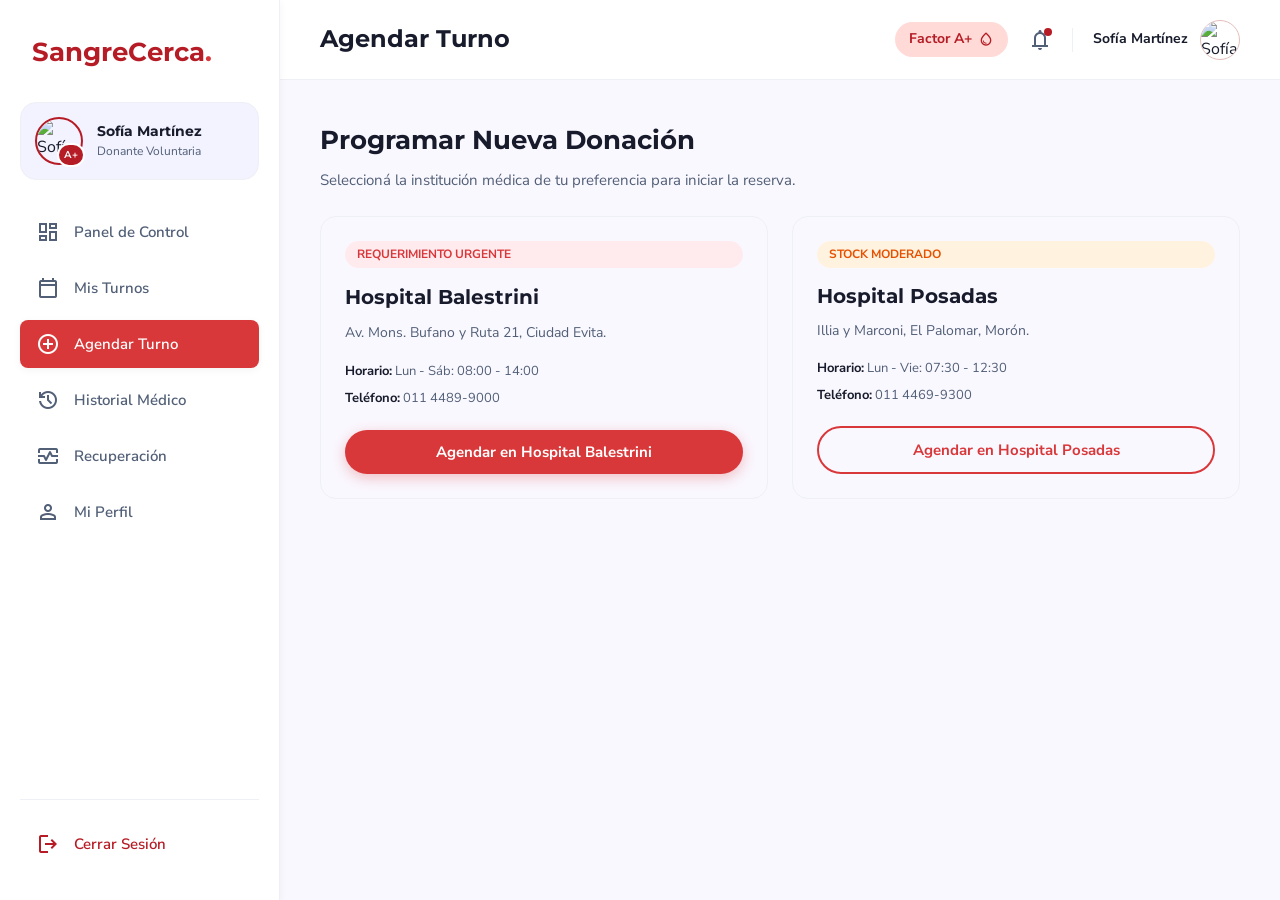
==== agendar-turno.html @ ba68132b "First commit project" ====
<!DOCTYPE html>
<html lang="es">
<head>
  <meta charset="utf-8"/>
  <meta name="viewport" content="width=device-width, initial-scale=1.0"/>
  <title>Agendar Turno | SangreCerca</title>

  <!-- Google Fonts -->
  <link rel="preconnect" href="https://fonts.googleapis.com">
  <link rel="preconnect" href="https://fonts.gstatic.com" crossorigin>
  <link href="https://fonts.googleapis.com/css2?family=Montserrat:wght@600;700&family=Nunito+Sans:wght@400;600;700&display=swap" rel="stylesheet"/>
  
  <!-- Material Symbols Icons -->
  <link href="https://fonts.googleapis.com/css2?family=Material+Symbols+Outlined:wght,FILL@100..700,0..1&display=swap" rel="stylesheet"/>

  <!-- Pure CSS Stylesheet -->
  <link rel="stylesheet" href="styles.css"/>

  <style>
    .modal-backdrop {
      position: fixed;
      inset: 0;
      background: rgba(23, 27, 43, 0.6);
      backdrop-filter: blur(4px);
      z-index: 2000;
      display: flex;
      align-items: center;
      justify-content: center;
      padding: 20px;
    }
    .modal-backdrop.hidden {
      display: none;
    }
    .modal-card {
      background: var(--bg-surface);
      border-radius: var(--radius-lg);
      max-width: 580px;
      width: 100%;
      padding: 32px;
      box-shadow: var(--shadow-lg);
      position: relative;
      max-height: 90vh;
      overflow-y: auto;
    }
    .time-slot-grid {
      display: grid;
      grid-template-columns: repeat(3, 1fr);
      gap: 10px;
      margin-top: 12px;
    }
    .time-slot-btn {
      padding: 10px;
      border: 1px solid var(--border-color);
      border-radius: var(--radius-sm);
      font-weight: 600;
      font-size: 14px;
      color: var(--color-text-dark);
      background: var(--bg-surface-alt);
      transition: var(--transition-fast);
    }
    .time-slot-btn:hover, .time-slot-btn.selected {
      background: var(--color-primary-container);
      color: #ffffff;
      border-color: var(--color-primary-container);
    }
  </style>
</head>
<body>

  <div class="dash-layout">
    <!-- Sidebar Navigation -->
    <aside class="dash-sidebar">
      <a href="index.html" class="dash-sidebar-logo">SangreCerca<span style="color:var(--color-primary-container);">.</span></a>
      
      <div class="dash-user-card">
        <div class="dash-user-avatar">
          <img src="https://images.unsplash.com/photo-1534528741775-53994a69daeb?q=80&w=300&auto=format&fit=crop" alt="Sofía Martínez"/>
          <span class="dash-user-badge">A+</span>
        </div>
        <div class="dash-user-info">
          <h4>Sofía Martínez</h4>
          <p>Donante Voluntaria</p>
        </div>
      </div>

      <nav class="dash-nav">
        <a href="panel-de-control.html" class="dash-nav-link">
          <span class="material-symbols-outlined">dashboard</span> Panel de Control
        </a>
        <a href="mis-turnos.html" class="dash-nav-link">
          <span class="material-symbols-outlined">calendar_today</span> Mis Turnos
        </a>
        <a href="agendar-turno.html" class="dash-nav-link active">
          <span class="material-symbols-outlined">add_circle</span> Agendar Turno
        </a>
        <a href="historial-medico.html" class="dash-nav-link">
          <span class="material-symbols-outlined">history</span> Historial Médico
        </a>
        <a href="panel-de-control-en-recuperacion.html" class="dash-nav-link">
          <span class="material-symbols-outlined">monitor_heart</span> Recuperación
        </a>
        <a href="mi-perfil.html" class="dash-nav-link">
          <span class="material-symbols-outlined">person</span> Mi Perfil
        </a>
      </nav>

      <div class="dash-sidebar-footer">
        <a href="index.html" class="dash-nav-link" style="color: var(--color-primary);">
          <span class="material-symbols-outlined">logout</span> Cerrar Sesión
        </a>
      </div>
    </aside>

    <!-- Main Content Canvas -->
    <main class="dash-main">
      <!-- Top Header -->
      <header class="dash-header">
        <h1 class="dash-header-title">Agendar Turno</h1>
        
        <div class="dash-header-actions">
          <div class="dash-factor-pill">
            <span>Factor A+</span>
            <span class="material-symbols-outlined" style="font-size: 16px;">water_drop</span>
          </div>
          <button style="color: var(--color-secondary); position: relative;" title="Notificaciones">
            <span class="material-symbols-outlined">notifications</span>
            <span style="position: absolute; top: 0; right: 0; width: 8px; height: 8px; background-color: var(--color-primary); border-radius: 50%;"></span>
          </button>
          <div style="width: 1px; height: 24px; background-color: var(--border-light);"></div>
          <div class="dash-header-user">
            <span style="font-weight: 700; font-size: 14px; color: var(--color-text-dark);">Sofía Martínez</span>
            <img src="https://images.unsplash.com/photo-1534528741775-53994a69daeb?q=80&w=300&auto=format&fit=crop" alt="Sofía Martínez"/>
          </div>
        </div>
      </header>

      <!-- Content Body -->
      <div class="dash-content-body">
        <div style="margin-bottom: 24px;">
          <h2 style="font-family: var(--font-heading); font-size: 26px; color: var(--color-text-dark); margin-bottom: 6px;">Programar Nueva Donación</h2>
          <p style="font-size: 15px; color: var(--color-secondary);">Seleccioná la institución médica de tu preferencia para iniciar la reserva.</p>
        </div>

        <div style="display: grid; grid-template-columns: repeat(auto-fit, minmax(320px, 1fr)); gap: 24px;">
          <!-- Hospital Selection Card 1 -->
          <div class="stock-card" style="padding: 24px;">
            <span class="stock-badge critical" style="margin-bottom: 12px; display: inline-block;">Requerimiento Urgente</span>
            <h3 style="font-family: var(--font-heading); font-size: 20px; color: var(--color-text-dark); margin-bottom: 8px;">Hospital Balestrini</h3>
            <p style="font-size: 14px; color: var(--color-secondary); margin-bottom: 16px;">Av. Mons. Bufano y Ruta 21, Ciudad Evita.</p>
            
            <div style="margin-bottom: 20px; font-size: 13px; color: var(--color-secondary); display: flex; flex-direction: column; gap: 6px;">
              <div><strong style="color: var(--color-text-dark);">Horario:</strong> Lun - Sáb: 08:00 - 14:00</div>
              <div><strong style="color: var(--color-text-dark);">Teléfono:</strong> 011 4489-9000</div>
            </div>

            <button class="btn btn-primary" style="width: 100%; justify-content: center;" onclick="startBooking('Hospital Balestrini')">
              Agendar en Hospital Balestrini
            </button>
          </div>

          <!-- Hospital Selection Card 2 -->
          <div class="stock-card" style="padding: 24px;">
            <span class="stock-badge warning" style="margin-bottom: 12px; display: inline-block;">Stock Moderado</span>
            <h3 style="font-family: var(--font-heading); font-size: 20px; color: var(--color-text-dark); margin-bottom: 8px;">Hospital Posadas</h3>
            <p style="font-size: 14px; color: var(--color-secondary); margin-bottom: 16px;">Illia y Marconi, El Palomar, Morón.</p>
            
            <div style="margin-bottom: 20px; font-size: 13px; color: var(--color-secondary); display: flex; flex-direction: column; gap: 6px;">
              <div><strong style="color: var(--color-text-dark);">Horario:</strong> Lun - Vie: 07:30 - 12:30</div>
              <div><strong style="color: var(--color-text-dark);">Teléfono:</strong> 011 4469-9300</div>
            </div>

            <button class="btn btn-outline" style="width: 100%; justify-content: center;" onclick="startBooking('Hospital Posadas')">
              Agendar en Hospital Posadas
            </button>
          </div>
        </div>
      </div>
    </main>
  </div>

  <!-- Modal Step 1: Pre-Triage & Recommendations Warning Modal -->
  <div id="warning-modal" class="modal-backdrop hidden">
    <div class="modal-card">
      <div style="display: flex; justify-content: space-between; align-items: center; margin-bottom: 16px; border-bottom: 1px solid var(--border-light); padding-bottom: 12px;">
        <h3 style="font-family: var(--font-heading); font-size: 20px; color: var(--color-primary); display: flex; align-items: center; gap: 8px;">
          <span class="material-symbols-outlined">warning</span> Requisitos y Avisos Previos
        </h3>
        <button onclick="toggleModal('warning-modal')" style="color: var(--color-secondary);"><span class="material-symbols-outlined">close</span></button>
      </div>

      <p style="font-size: 14px; color: var(--color-secondary); margin-bottom: 16px;">Por favor, confirmá que cumplís con las siguientes condiciones antes de continuar con la selección de fecha y horario:</p>

      <div style="display: flex; flex-direction: column; gap: 12px; margin-bottom: 24px; background-color: var(--bg-surface-alt); padding: 18px; border-radius: var(--radius-md);">
        <div style="display: flex; align-items: flex-start; gap: 10px; font-size: 14px; color: var(--color-text-dark);">
          <span class="material-symbols-outlined" style="color: var(--status-good);">check_circle</span>
          <span><strong>Documentación:</strong> Presentar DNI, Cédula o Pasaporte en original.</span>
        </div>
        <div style="display: flex; align-items: flex-start; gap: 10px; font-size: 14px; color: var(--color-text-dark);">
          <span class="material-symbols-outlined" style="color: var(--status-good);">check_circle</span>
          <span><strong>Desayuno:</strong> Concurrir habiendo desayunado sin grasas ni lácteos.</span>
        </div>
        <div style="display: flex; align-items: flex-start; gap: 10px; font-size: 14px; color: var(--color-text-dark);">
          <span class="material-symbols-outlined" style="color: var(--status-good);">check_circle</span>
          <span><strong>Peso y Edad:</strong> Tener entre 16 y 65 años y pesar más de 50 kg.</span>
        </div>
        <div style="display: flex; align-items: flex-start; gap: 10px; font-size: 14px; color: var(--color-text-dark);">
          <span class="material-symbols-outlined" style="color: var(--status-good);">check_circle</span>
          <span><strong>Intervalo:</strong> Deberán haber pasado al menos 8 semanas de tu última donación.</span>
        </div>
      </div>

      <button class="btn btn-primary" style="width: 100%; justify-content: center;" onclick="goToDateTimeModal()">
        Entendido, Continuar a Elegir Día y Horario
      </button>
    </div>
  </div>

  <!-- Modal Step 2: Date & Time Slot Selection Modal -->
  <div id="datetime-modal" class="modal-backdrop hidden">
    <div class="modal-card">
      <div style="display: flex; justify-content: space-between; align-items: center; margin-bottom: 16px; border-bottom: 1px solid var(--border-light); padding-bottom: 12px;">
        <h3 style="font-family: var(--font-heading); font-size: 20px; color: var(--color-text-dark); display: flex; align-items: center; gap: 8px;">
          <span class="material-symbols-outlined" style="color: var(--color-primary);">event_available</span> Elegir Día y Horario
        </h3>
        <button onclick="toggleModal('datetime-modal')" style="color: var(--color-secondary);"><span class="material-symbols-outlined">close</span></button>
      </div>

      <div style="margin-bottom: 20px;">
        <label style="font-size: 14px; font-weight: 700; color: var(--color-text-dark); display: block; margin-bottom: 8px;">1. Seleccioná el Día de Donación</label>
        <input type="date" id="bookingDate" value="2026-07-02" style="width: 100%; padding: 12px; border: 1px solid var(--border-color); border-radius: var(--radius-sm); font-family: var(--font-body); font-size: 15px;"/>
      </div>

      <div style="margin-bottom: 24px;">
        <label style="font-size: 14px; font-weight: 700; color: var(--color-text-dark); display: block; margin-bottom: 8px;">2. Seleccioná el Horario Disponible</label>
        <div class="time-slot-grid">
          <button class="time-slot-btn selected" onclick="selectSlot(this)">08:00 AM</button>
          <button class="time-slot-btn" onclick="selectSlot(this)">08:30 AM</button>
          <button class="time-slot-btn" onclick="selectSlot(this)">09:00 AM</button>
          <button class="time-slot-btn" onclick="selectSlot(this)">09:30 AM</button>
          <button class="time-slot-btn" onclick="selectSlot(this)">10:00 AM</button>
          <button class="time-slot-btn" onclick="selectSlot(this)">10:30 AM</button>
        </div>
      </div>

      <button class="btn btn-primary" style="width: 100%; justify-content: center;" onclick="confirmFinalBooking()">
        Confirmar Reserva Definitiva
      </button>
    </div>
  </div>

  <script>
    let chosenHospital = "";
    let chosenTime = "08:00 AM";

    function toggleModal(id) {
      document.getElementById(id).classList.toggle('hidden');
    }

    function startBooking(hospitalName) {
      chosenHospital = hospitalName;
      toggleModal('warning-modal');
    }

    function goToDateTimeModal() {
      toggleModal('warning-modal');
      setTimeout(() => toggleModal('datetime-modal'), 100);
    }

    function selectSlot(btn) {
      document.querySelectorAll('.time-slot-btn').forEach(b => b.classList.remove('selected'));
      btn.classList.add('selected');
      chosenTime = btn.innerText;
    }

    function confirmFinalBooking() {
      const dateVal = document.getElementById('bookingDate').value;
      alert(`¡Reserva Exitosa en ${chosenHospital}!\nFecha: ${dateVal} - Horario: ${chosenTime}\n\nTe esperamos con entusiasmo.`);
      toggleModal('datetime-modal');
      window.location.href = 'mis-turnos.html';
    }
  </script>

</body>
</html>
---- styles.css ----
/* ==========================================================================
   DonARG - System Design & Core Stylesheet (Pure CSS)
   ========================================================================== */

/* --------------------------------------------------------------------------
   1. CSS Variables & Design System Tokens
   -------------------------------------------------------------------------- */
:root {
  /* Brand Palette */
  --color-primary: #b61c25;
  --color-primary-hover: #930014;
  --color-primary-light: #ffdad7;
  --color-primary-container: #d9383a;
  --color-primary-text: #ffffff;

  /* Secondary & Neutral Colors */
  --color-secondary: #515f77;
  --color-secondary-light: #d2e0fd;
  --color-text-dark: #171b2b;
  --color-text-muted: #5b403e;
  
  /* Backgrounds & Surfaces */
  --bg-main: #faf8ff;
  --bg-surface: #ffffff;
  --bg-surface-alt: #f3f2ff;
  --bg-card: #ffffff;
  
  /* Status Colors for Blood Stock */
  --status-critical: #d9383a;
  --status-critical-bg: #ffebee;
  --status-warning: #e65100;
  --status-warning-bg: #fff3e0;
  --status-good: #2e7d32;
  --status-good-bg: #e8f5e9;

  /* Borders & Shadows */
  --border-color: #e3bebb;
  --border-light: #eef0f6;
  --shadow-sm: 0 2px 8px rgba(23, 27, 43, 0.05);
  --shadow-md: 0 4px 20px rgba(23, 27, 43, 0.08);
  --shadow-lg: 0 12px 32px rgba(182, 28, 37, 0.12);

  /* Typography */
  --font-heading: 'Montserrat', sans-serif;
  --font-body: 'Nunito Sans', sans-serif;
  
  /* Layout Dimensions */
  --max-width: 1200px;
  --header-height: 80px;
  --radius-sm: 8px;
  --radius-md: 16px;
  --radius-lg: 24px;
  --radius-full: 9999px;
  
  /* Transitions */
  --transition-fast: all 0.2s ease;
  --transition-normal: all 0.3s ease;
}

/* --------------------------------------------------------------------------
   2. Reset & General Setup
   -------------------------------------------------------------------------- */
* {
  box-sizing: border-box;
  margin: 0;
  padding: 0;
}

html {
  scroll-behavior: smooth;
}

body {
  font-family: var(--font-body);
  background-color: var(--bg-main);
  color: var(--color-text-dark);
  line-height: 1.6;
  overflow-x: hidden;
}

a {
  text-decoration: none;
  color: inherit;
}

button {
  cursor: pointer;
  font-family: inherit;
  border: none;
  background: none;
}

img {
  max-width: 100%;
  height: auto;
  display: block;
}

.container {
  max-width: var(--max-width);
  margin: 0 auto;
  padding: 0 24px;
}

/* Material Symbols Icon Alignment */
.material-symbols-outlined {
  font-variation-settings: 'FILL' 0, 'wght' 400, 'GRAD' 0, 'opsz' 24;
  display: inline-block;
  vertical-align: middle;
  line-height: 1;
}

/* --------------------------------------------------------------------------
   3. Navigation Header
   -------------------------------------------------------------------------- */
.header {
  position: fixed;
  top: 0;
  left: 0;
  width: 100%;
  height: var(--header-height);
  background-color: rgba(255, 255, 255, 0.95);
  backdrop-filter: blur(12px);
  border-bottom: 1px solid var(--border-light);
  z-index: 1000;
  transition: var(--transition-normal);
}

.header.scrolled {
  box-shadow: var(--shadow-sm);
}

.header-container {
  display: flex;
  justify-content: space-between;
  align-items: center;
  height: 100%;
}

.logo-link {
  display: flex;
  align-items: center;
  gap: 8px;
}

.logo-text {
  font-family: var(--font-heading);
  font-size: 28px;
  font-weight: 700;
  color: var(--color-primary);
  letter-spacing: -0.5px;
}

.logo-dot {
  color: var(--color-primary-container);
}

.nav-menu {
  display: flex;
  align-items: center;
  gap: 32px;
  list-style: none;
}

.nav-link {
  font-weight: 600;
  font-size: 15px;
  color: var(--color-secondary);
  transition: var(--transition-fast);
  position: relative;
  padding: 4px 0;
}

.nav-link:hover,
.nav-link.active {
  color: var(--color-primary);
}

.nav-link.active::after {
  content: '';
  position: absolute;
  bottom: 0;
  left: 0;
  width: 100%;
  height: 2px;
  background-color: var(--color-primary);
  border-radius: 2px;
}

.header-actions {
  display: flex;
  align-items: center;
  gap: 16px;
}

.btn {
  display: inline-flex;
  align-items: center;
  justify-content: center;
  gap: 8px;
  padding: 12px 24px;
  font-weight: 700;
  font-size: 15px;
  border-radius: var(--radius-full);
  transition: var(--transition-normal);
  text-align: center;
}

.btn-primary {
  background-color: var(--color-primary-container);
  color: var(--color-primary-text);
  box-shadow: 0 4px 14px rgba(217, 56, 58, 0.3);
}

.btn-primary:hover {
  background-color: var(--color-primary-hover);
  transform: translateY(-2px);
  box-shadow: 0 6px 20px rgba(217, 56, 58, 0.4);
}

.btn-outline {
  border: 2px solid var(--color-primary-container);
  color: var(--color-primary-container);
  background-color: transparent;
}

.btn-outline:hover {
  background-color: var(--color-primary-light);
}

.user-profile-btn {
  width: 44px;
  height: 44px;
  border-radius: 50%;
  display: flex;
  align-items: center;
  justify-content: center;
  color: var(--color-secondary);
  background-color: var(--bg-surface-alt);
  transition: var(--transition-fast);
}

.user-profile-btn:hover {
  color: var(--color-primary);
  background-color: var(--color-primary-light);
}

/* --------------------------------------------------------------------------
   4. Hero Section
   -------------------------------------------------------------------------- */
.hero {
  padding-top: calc(var(--header-height) + 50px);
  padding-bottom: 120px;
  background: linear-gradient(135deg, #e53935 0%, #b61c25 100%);
  color: #ffffff;
  position: relative;
  overflow: hidden;
}

.hero::before {
  content: '';
  position: absolute;
  top: -100px;
  right: -100px;
  width: 500px;
  height: 500px;
  background: rgba(255, 255, 255, 0.08);
  border-radius: 50%;
  pointer-events: none;
}

.hero-grid {
  display: grid;
  grid-template-columns: 1fr;
  gap: 48px;
  align-items: center;
  position: relative;
  z-index: 2;
}

@media (min-width: 992px) {
  .hero-grid {
    grid-template-columns: 1.1fr 0.9fr;
  }
}

.hero-badge {
  display: inline-flex;
  align-items: center;
  gap: 8px;
  padding: 8px 18px;
  background: rgba(255, 255, 255, 0.2);
  color: #ffffff;
  backdrop-filter: blur(8px);
  border-radius: var(--radius-full);
  font-size: 14px;
  font-weight: 700;
  margin-bottom: 20px;
  border: 1px solid rgba(255, 255, 255, 0.3);
}

.hero-title {
  font-family: var(--font-heading);
  font-size: 42px;
  line-height: 1.2;
  font-weight: 700;
  color: var(--color-text-dark);
  margin-bottom: 20px;
  letter-spacing: -1px;
}

.hero .hero-title {
  color: #ffffff;
}

@media (min-width: 768px) {
  .hero-title {
    font-size: 52px;
  }
}

.hero-description {
  font-size: 18px;
  color: var(--color-secondary);
  margin-bottom: 28px;
  max-width: 560px;
}

.hero .hero-description {
  color: rgba(255, 255, 255, 0.92);
}

.hero-stat-card {
  display: flex;
  align-items: center;
  gap: 16px;
  background: rgba(255, 255, 255, 0.15);
  backdrop-filter: blur(10px);
  padding: 16px 20px;
  border-radius: 20px;
  border: 1px solid rgba(255, 255, 255, 0.3);
  margin-bottom: 32px;
  max-width: 540px;
  color: #ffffff;
}

.hero-stat-icon {
  width: 44px;
  height: 44px;
  border-radius: 50%;
  background-color: #ffffff;
  color: var(--color-primary);
  display: flex;
  align-items: center;
  justify-content: center;
  flex-shrink: 0;
  box-shadow: 0 4px 12px rgba(0,0,0,0.1);
}

.hero-stat-text {
  font-size: 14px;
  color: #ffffff;
}

.hero-stat-text strong {
  color: #ffffff;
  font-weight: 700;
  text-decoration: underline;
}

.hero-cta-group {
  display: flex;
  flex-wrap: wrap;
  gap: 16px;
}

.hero-cta-group .btn-primary {
  background-color: #ffffff;
  color: var(--color-primary);
  box-shadow: 0 6px 20px rgba(0, 0, 0, 0.2);
}

.hero-cta-group .btn-primary:hover {
  background-color: #fff0f0;
  transform: translateY(-2px);
}

.hero-cta-group .btn-outline {
  border-color: #ffffff;
  color: #ffffff;
}

.hero-cta-group .btn-outline:hover {
  background: rgba(255, 255, 255, 0.15);
}

/* Full Height Hero Image Composition (Reference Image Style) */
.hero-image-wrapper {
  position: relative;
  display: flex;
  justify-content: center;
  align-items: flex-end;
  width: 100%;
  height: 100%;
  min-height: 540px;
}

.hero-image-wrapper::before {
  content: '';
  position: absolute;
  bottom: 10px;
  width: 460px;
  height: 460px;
  background: rgba(255, 255, 255, 0.15);
  border: 1px solid rgba(255, 255, 255, 0.25);
  border-radius: 50%;
  z-index: 1;
  box-shadow: 0 0 50px rgba(0, 0, 0, 0.1);
}

.hero-image {
  position: relative;
  z-index: 2;
  width: auto;
  max-width: 100%;
  height: 540px;
  object-fit: contain;
  object-position: bottom;
  filter: drop-shadow(0 20px 40px rgba(0, 0, 0, 0.25));
  transition: transform 0.4s ease;
}

.hero-image:hover {
  transform: translateY(-6px) scale(1.02);
}
.hero-floating-card {
  position: absolute;
  bottom: 24px;
  left: 24px;
  right: 24px;
  background: rgba(255, 255, 255, 0.95);
  backdrop-filter: blur(12px);
  padding: 16px 20px;
  border-radius: 20px;
  box-shadow: 0 10px 25px rgba(0,0,0,0.15);
  display: flex;
  align-items: center;
  gap: 16px;
  z-index: 5;
}

.floating-icon {
  color: var(--color-primary);
  font-size: 32px;
}

/* --------------------------------------------------------------------------
   5. Section Headers General Style
   -------------------------------------------------------------------------- */
.section {
  padding: 80px 0;
}

.section-alt {
  background-color: var(--bg-surface-alt);
}

.section-header {
  text-align: center;
  max-width: 680px;
  margin: 0 auto 56px auto;
}

.section-subtitle {
  font-size: 14px;
  font-weight: 700;
  text-transform: uppercase;
  color: var(--color-primary);
  letter-spacing: 1px;
  margin-bottom: 8px;
  display: block;
}

.section-title {
  font-family: var(--font-heading);
  font-size: 32px;
  font-weight: 700;
  color: var(--color-text-dark);
  margin-bottom: 12px;
}

.section-description {
  font-size: 16px;
  color: var(--color-secondary);
}

/* --------------------------------------------------------------------------
   6. Blood Stock Widget (Semáforo de Sangre) - Key DonARG Feature
   -------------------------------------------------------------------------- */
.stock-section {
  background-color: var(--bg-surface);
  border-y: 1px solid var(--border-light);
}

.stock-grid {
  display: grid;
  grid-template-columns: repeat(auto-fit, minmax(240px, 1fr));
  gap: 20px;
}

.stock-card {
  background: var(--bg-main);
  border-radius: var(--radius-md);
  padding: 20px;
  border: 1px solid var(--border-light);
  transition: var(--transition-normal);
  display: flex;
  flex-direction: column;
  justify-content: space-between;
  position: relative;
  overflow: hidden;
}

.stock-card:hover {
  transform: translateY(-4px);
  box-shadow: var(--shadow-md);
}

.stock-header {
  display: flex;
  justify-content: space-between;
  align-items: center;
  margin-bottom: 16px;
}

.blood-type {
  font-family: var(--font-heading);
  font-size: 28px;
  font-weight: 700;
  color: var(--color-text-dark);
}

.stock-badge {
  padding: 4px 12px;
  border-radius: var(--radius-full);
  font-size: 12px;
  font-weight: 700;
  text-transform: uppercase;
}

.stock-badge.critical {
  background-color: var(--status-critical-bg);
  color: var(--status-critical);
}

.stock-badge.warning {
  background-color: var(--status-warning-bg);
  color: var(--status-warning);
}

.stock-badge.good {
  background-color: var(--status-good-bg);
  color: var(--status-good);
}

.stock-progress-bar {
  width: 100%;
  height: 8px;
  background-color: #e0e0e0;
  border-radius: 4px;
  overflow: hidden;
  margin-bottom: 12px;
}

.stock-progress-fill {
  height: 100%;
  border-radius: 4px;
}

.stock-progress-fill.critical {
  width: 25%;
  background-color: var(--status-critical);
}

.stock-progress-fill.warning {
  width: 55%;
  background-color: var(--status-warning);
}

.stock-progress-fill.good {
  width: 85%;
  background-color: var(--status-good);
}

.stock-footer {
  font-size: 13px;
  color: var(--color-secondary);
  display: flex;
  align-items: center;
  justify-content: space-between;
}

/* --------------------------------------------------------------------------
   7. Requisitos Básicos (Pre-Requisites)
   -------------------------------------------------------------------------- */
.title-tag {
  background-color: #ffebee;
  color: #e53935;
  padding: 4px 14px;
  border-radius: 12px;
  display: inline-block;
  margin: 0 4px;
}

.requirements-flow {
  display: flex;
  align-items: flex-start;
  justify-content: space-between;
  gap: 16px;
  margin-bottom: 40px;
}

@media (max-width: 991px) {
  .requirements-flow {
    flex-direction: column;
    align-items: center;
  }
  .flow-arrow {
    transform: rotate(90deg);
    margin: 10px 0;
  }
}

.req-card {
  flex: 1;
  background: transparent;
  padding: 16px;
  text-align: center;
  transition: transform 0.3s ease;
}

.req-card:hover {
  transform: translateY(-6px);
}

.req-icon-box {
  width: 88px;
  height: 88px;
  border-radius: 28px;
  background: #ffffff;
  color: #e53935;
  display: flex;
  align-items: center;
  justify-content: center;
  margin: 0 auto 24px auto;
  box-shadow: 0 14px 35px rgba(229, 57, 53, 0.16);
  transition: all 0.3s ease;
}

.req-card:hover .req-icon-box {
  box-shadow: 0 18px 40px rgba(229, 57, 53, 0.25);
  transform: scale(1.05);
}

.req-icon-box span {
  font-size: 38px;
}

.req-card-title {
  font-family: var(--font-heading);
  font-size: 20px;
  font-weight: 700;
  margin-bottom: 12px;
  color: #1a2b4c;
}

.req-card-desc {
  font-size: 14px;
  color: #667085;
  line-height: 1.6;
  max-width: 280px;
  margin: 0 auto;
}

.flow-arrow {
  width: 100px;
  flex-shrink: 0;
  padding-top: 30px;
}

.flow-arrow svg {
  width: 100%;
  height: auto;
}

.requisitos-cta-box {
  text-align: center;
  margin-top: 48px;
}

.btn-navy {
  background-color: #102a43;
  color: #ffffff;
  padding: 16px 36px;
  border-radius: 30px;
  font-weight: 700;
  font-size: 14px;
  letter-spacing: 1px;
  box-shadow: 0 8px 20px rgba(16, 42, 67, 0.25);
  display: inline-block;
  transition: all 0.3s ease;
}

.btn-navy:hover {
  background-color: #1b3a5b;
  transform: translateY(-2px);
  box-shadow: 0 12px 25px rgba(16, 42, 67, 0.35);
  color: #ffffff;
}

/* --------------------------------------------------------------------------
   8. Puntos de Donación & Campañas Recientes
   -------------------------------------------------------------------------- */
.campaigns-grid {
  display: grid;
  grid-template-columns: 1fr;
  gap: 24px;
}

@media (min-width: 992px) {
  .campaigns-grid {
    grid-template-columns: 1.5fr 1fr;
  }
}

.campaign-main-card {
  position: relative;
  border-radius: var(--radius-lg);
  overflow: hidden;
  min-height: 420px;
  display: flex;
  flex-direction: column;
  justify-content: flex-end;
  box-shadow: var(--shadow-md);
}

.campaign-bg-img {
  position: absolute;
  inset: 0;
  width: 100%;
  height: 100%;
  object-fit: cover;
  transition: transform 0.7s ease;
}

.campaign-main-card:hover .campaign-bg-img {
  transform: scale(1.05);
}

.campaign-overlay {
  position: absolute;
  inset: 0;
  background: linear-gradient(to top, rgba(0,0,0,0.85) 0%, rgba(0,0,0,0.3) 60%, rgba(0,0,0,0.1) 100%);
}

.campaign-content {
  position: relative;
  z-index: 10;
  padding: 36px;
  color: #ffffff;
}

.campaign-tag {
  display: inline-block;
  padding: 6px 12px;
  background-color: var(--color-primary-container);
  color: #ffffff;
  font-size: 12px;
  font-weight: 700;
  text-transform: uppercase;
  border-radius: var(--radius-sm);
  margin-bottom: 12px;
}

.campaign-title {
  font-family: var(--font-heading);
  font-size: 28px;
  font-weight: 700;
  margin-bottom: 12px;
  line-height: 1.3;
}

.campaign-desc {
  font-size: 15px;
  opacity: 0.9;
  margin-bottom: 24px;
  max-width: 500px;
}

.campaign-sub-list {
  display: flex;
  flex-direction: column;
  gap: 24px;
}

.campaign-sub-card {
  background: var(--bg-surface);
  border-radius: var(--radius-md);
  border: 1px solid var(--border-light);
  overflow: hidden;
  display: flex;
  box-shadow: var(--shadow-sm);
  transition: var(--transition-normal);
}

.campaign-sub-card:hover {
  transform: translateY(-3px);
  box-shadow: var(--shadow-md);
}

.sub-card-img {
  width: 130px;
  object-fit: cover;
  flex-shrink: 0;
}

.sub-card-body {
  padding: 20px;
  display: flex;
  flex-direction: column;
  justify-content: space-between;
  flex-grow: 1;
}

.sub-card-title {
  font-family: var(--font-heading);
  font-size: 16px;
  font-weight: 700;
  color: var(--color-primary);
  margin-bottom: 4px;
}

.sub-card-text {
  font-size: 13px;
  color: var(--color-secondary);
  margin-bottom: 12px;
}

.sub-card-meta {
  display: flex;
  justify-content: space-between;
  align-items: center;
  font-size: 12px;
  font-weight: 700;
  color: var(--color-text-dark);
}

/* --------------------------------------------------------------------------
   9. Próximas Colectas Agenda (Itinerantes)
   -------------------------------------------------------------------------- */
.schedule-list {
  display: flex;
  flex-direction: column;
  gap: 16px;
  max-width: 900px;
  margin: 0 auto;
}

.schedule-item {
  background: var(--bg-surface);
  border-radius: var(--radius-md);
  padding: 20px 28px;
  border: 1px solid var(--border-light);
  display: flex;
  flex-direction: column;
  gap: 16px;
  align-items: flex-start;
  box-shadow: var(--shadow-sm);
  transition: var(--transition-normal);
}

@media (min-width: 640px) {
  .schedule-item {
    flex-direction: row;
    align-items: center;
    justify-content: space-between;
  }
}

.schedule-item:hover {
  border-color: var(--color-primary-container);
  box-shadow: var(--shadow-md);
}

.schedule-date {
  display: flex;
  align-items: center;
  gap: 16px;
}

.date-badge {
  background-color: var(--color-primary-light);
  color: var(--color-primary);
  font-family: var(--font-heading);
  font-weight: 700;
  font-size: 16px;
  padding: 12px 18px;
  border-radius: var(--radius-md);
  text-align: center;
  min-width: 85px;
}

.location-info h4 {
  font-family: var(--font-heading);
  font-size: 18px;
  font-weight: 700;
  color: var(--color-text-dark);
  margin-bottom: 4px;
}

.location-info p {
  font-size: 14px;
  color: var(--color-secondary);
  display: flex;
  align-items: center;
  gap: 4px;
}

/* --------------------------------------------------------------------------
   10. Preguntas Frecuentes (Accordion)
   -------------------------------------------------------------------------- */
.faq-wrapper {
  max-width: 760px;
  margin: 0 auto;
  display: flex;
  flex-direction: column;
  gap: 16px;
}

.accordion-item {
  background: var(--bg-surface);
  border-radius: var(--radius-md);
  border: 1px solid var(--border-light);
  box-shadow: var(--shadow-sm);
  overflow: hidden;
  transition: var(--transition-normal);
}

.accordion-header {
  width: 100%;
  padding: 20px 24px;
  display: flex;
  justify-content: space-between;
  align-items: center;
  text-align: left;
  font-family: var(--font-heading);
  font-size: 16px;
  font-weight: 600;
  color: var(--color-text-dark);
  transition: var(--transition-fast);
}

.accordion-header:hover {
  color: var(--color-primary);
}

.arrow-icon {
  color: var(--color-secondary);
  transition: transform 0.3s ease;
}

.accordion-item.active .arrow-icon {
  transform: rotate(180deg);
  color: var(--color-primary);
}

.accordion-content {
  max-height: 0;
  overflow: hidden;
  transition: max-height 0.35s ease-out;
  background-color: #fafafa;
}

.accordion-body {
  padding: 0 24px 24px 24px;
  font-size: 15px;
  color: var(--color-secondary);
  line-height: 1.7;
  border-top: 1px solid var(--border-light);
  padding-top: 16px;
}

.accordion-item.active .accordion-content {
  max-height: 300px;
}

/* --------------------------------------------------------------------------
   11. Institutional Trust / Partners Section
   -------------------------------------------------------------------------- */
.partners-section {
  padding: 70px 0;
  background-color: var(--bg-surface);
  border-top: 1px solid var(--border-light);
}

.partners-title {
  text-align: center;
  font-size: 22px;
  font-weight: 700;
  text-transform: uppercase;
  color: var(--color-text-dark);
  letter-spacing: 1.5px;
  margin-bottom: 44px;
}

.partners-grid {
  display: flex;
  flex-wrap: wrap;
  align-items: center;
  justify-content: center;
  gap: 70px;
}

.partner-logo-item {
  display: flex;
  align-items: center;
  justify-content: center;
  transition: transform 0.3s ease, opacity 0.3s ease;
  opacity: 0.95;
  cursor: pointer;
  padding: 12px;
}

.partner-logo-item:hover {
  opacity: 1;
  transform: scale(1.08);
}

.partner-img {
  height: 100px;
  width: auto;
  max-width: 280px;
  object-fit: contain;
}

/* --------------------------------------------------------------------------
   12. Footer
   -------------------------------------------------------------------------- */
.footer {
  background-color: var(--bg-surface-alt);
  padding: 80px 0 40px 0;
  border-top: 1px solid var(--border-color);
}

.footer-grid {
  display: grid;
  grid-template-columns: repeat(auto-fit, minmax(200px, 1fr));
  gap: 40px;
  margin-bottom: 60px;
}

.footer-brand-col {
  grid-column: span 1;
}

@media (min-width: 768px) {
  .footer-brand-col {
    grid-column: span 2;
  }
}

.footer-logo {
  font-family: var(--font-heading);
  font-size: 26px;
  font-weight: 700;
  color: var(--color-primary);
  margin-bottom: 12px;
  display: block;
}

.footer-text {
  font-size: 14px;
  color: var(--color-text-muted);
  margin-bottom: 20px;
  max-width: 340px;
}

.footer-col-title {
  font-family: var(--font-heading);
  font-size: 16px;
  font-weight: 700;
  color: var(--color-primary);
  margin-bottom: 16px;
}

.footer-links {
  list-style: none;
  display: flex;
  flex-direction: column;
  gap: 10px;
}

.footer-link {
  font-size: 14px;
  color: var(--color-text-muted);
  transition: var(--transition-fast);
}

.footer-link:hover {
  color: var(--color-primary);
}

.footer-bottom {
  border-top: 1px solid var(--border-color);
  padding-top: 24px;
  display: flex;
  flex-direction: column;
  gap: 16px;
  align-items: center;
  justify-content: space-between;
  font-size: 13px;
  color: var(--color-secondary);
}

@media (min-width: 640px) {
  .footer-bottom {
    flex-direction: row;
  }
}

.social-links {
  display: flex;
  gap: 16px;
}

.social-icon {
  width: 36px;
  height: 36px;
  border-radius: 50%;
  background-color: var(--bg-surface);
  color: var(--color-secondary);
  display: flex;
  align-items: center;
  justify-content: center;
  transition: var(--transition-fast);
  box-shadow: var(--shadow-sm);
}

.social-icon:hover {
  color: #ffffff;
  background-color: var(--color-primary);
}

/* --------------------------------------------------------------------------
   13. Unified Dashboard Layout, Sidebar & Header (Pure CSS)
   -------------------------------------------------------------------------- */
.dash-layout {
  display: flex;
  min-height: 100vh;
  background-color: var(--bg-main);
}

.dash-sidebar {
  width: 280px;
  height: 100vh;
  position: fixed;
  left: 0;
  top: 0;
  background-color: var(--bg-surface);
  border-right: 1px solid var(--border-light);
  display: flex;
  flex-direction: column;
  padding: 32px 20px;
  z-index: 500;
  box-shadow: var(--shadow-sm);
}

.dash-sidebar-logo {
  font-family: var(--font-heading);
  font-size: 26px;
  font-weight: 700;
  color: var(--color-primary);
  margin-bottom: 28px;
  padding-left: 12px;
}

.dash-user-card {
  display: flex;
  align-items: center;
  gap: 14px;
  padding: 14px;
  background-color: var(--bg-surface-alt);
  border-radius: var(--radius-md);
  border: 1px solid var(--border-light);
  margin-bottom: 28px;
}

.dash-user-avatar {
  position: relative;
  width: 48px;
  height: 48px;
  flex-shrink: 0;
}

.dash-user-avatar img {
  width: 100%;
  height: 100%;
  border-radius: 50%;
  object-fit: cover;
  border: 2px solid var(--color-primary);
}

.dash-user-badge {
  position: absolute;
  bottom: -2px;
  right: -2px;
  background-color: var(--color-primary);
  color: #ffffff;
  font-size: 10px;
  font-weight: 700;
  padding: 2px 5px;
  border-radius: var(--radius-full);
  border: 2px solid #ffffff;
}

.dash-user-info h4 {
  font-family: var(--font-heading);
  font-size: 14px;
  font-weight: 700;
  color: var(--color-text-dark);
}

.dash-user-info p {
  font-size: 12px;
  color: var(--color-secondary);
}

.dash-nav {
  display: flex;
  flex-direction: column;
  gap: 8px;
  flex-grow: 1;
}

.dash-nav-link {
  display: flex;
  align-items: center;
  gap: 14px;
  padding: 12px 16px;
  border-radius: var(--radius-sm);
  font-weight: 600;
  font-size: 15px;
  color: var(--color-secondary);
  transition: var(--transition-fast);
}

.dash-nav-link:hover {
  background-color: var(--bg-surface-alt);
  color: var(--color-primary);
}

.dash-nav-link.active {
  background-color: var(--color-primary-container);
  color: #ffffff;
  box-shadow: var(--shadow-sm);
}

.dash-nav-link.active .material-symbols-outlined {
  color: #ffffff;
}

.dash-sidebar-footer {
  margin-top: auto;
  padding-top: 20px;
  border-top: 1px solid var(--border-light);
  display: flex;
  flex-direction: column;
  gap: 8px;
}

.dash-main {
  margin-left: 280px;
  width: calc(100% - 280px);
  min-height: 100vh;
  display: flex;
  flex-direction: column;
}

.dash-header {
  height: 80px;
  padding: 0 40px;
  background-color: rgba(255, 255, 255, 0.95);
  backdrop-filter: blur(12px);
  border-bottom: 1px solid var(--border-light);
  display: flex;
  align-items: center;
  justify-content: space-between;
  position: sticky;
  top: 0;
  z-index: 400;
}

.dash-header-title {
  font-family: var(--font-heading);
  font-size: 24px;
  font-weight: 700;
  color: var(--color-text-dark);
}

.dash-header-actions {
  display: flex;
  align-items: center;
  gap: 20px;
}

.dash-factor-pill {
  display: flex;
  align-items: center;
  gap: 6px;
  padding: 6px 14px;
  background-color: var(--color-primary-light);
  color: var(--color-primary);
  font-weight: 700;
  font-size: 14px;
  border-radius: var(--radius-full);
}

.dash-header-user {
  display: flex;
  align-items: center;
  gap: 12px;
}

.dash-header-user img {
  width: 40px;
  height: 40px;
  border-radius: 50%;
  object-fit: cover;
  border: 1px solid var(--border-color);
}

.dash-content-body {
  padding: 40px;
  flex-grow: 1;
}

/* --------------------------------------------------------------------------
   14. Master Responsive Design System (Mobile & Tablet Optimization)
   -------------------------------------------------------------------------- */
@media (max-width: 991px) {
  /* Public Navigation Header Mobile Adaptations */
  .nav-menu {
    gap: 16px;
  }
  .nav-link {
    font-size: 14px;
  }
  .btn {
    padding: 10px 18px;
    font-size: 14px;
  }
  
  /* Dashboard Responsive Layout & Sidebar */
  .dash-layout {
    flex-direction: column;
  }
  .dash-sidebar {
    position: relative;
    width: 100%;
    height: auto;
    border-right: none;
    border-bottom: 1px solid var(--border-light);
    padding: 16px 20px;
  }
  .dash-user-card {
    display: none;
  }
  .dash-nav {
    flex-direction: row;
    overflow-x: auto;
    padding-bottom: 8px;
    gap: 8px;
    white-space: nowrap;
    -webkit-overflow-scrolling: touch;
  }
  .dash-nav-link {
    padding: 8px 14px;
    font-size: 13px;
  }
  .dash-sidebar-footer {
    display: none;
  }
  .dash-main {
    margin-left: 0;
    width: 100%;
  }
  .dash-header {
    padding: 0 20px;
    height: auto;
    min-height: 70px;
    padding-top: 12px;
    padding-bottom: 12px;
  }
  .dash-header-title {
    font-size: 20px;
  }
  .dash-content-body {
    padding: 24px 16px;
  }
}

@media (max-width: 768px) {
  /* Mobile Header Navigation Menu */
  .header {
    height: auto;
    padding: 12px 0;
  }
  .header-container {
    flex-wrap: wrap;
    gap: 12px;
    justify-content: space-between;
  }
  .nav-menu {
    order: 3;
    width: 100%;
    justify-content: flex-start;
    overflow-x: auto;
    white-space: nowrap;
    padding-top: 8px;
    gap: 14px;
    -webkit-overflow-scrolling: touch;
  }
  
  /* Hero Section Mobile Typography & Elements */
  .hero-title {
    font-size: 32px;
  }
  .hero-description {
    font-size: 16px;
  }
  .hero-cta-group {
    flex-direction: column;
    width: 100%;
  }
  .hero-cta-group .btn {
    width: 100%;
  }
  
  /* Responsive Tables Wrapper */
  .table-responsive, table {
    display: block;
    width: 100%;
    overflow-x: auto;
    white-space: nowrap;
    -webkit-overflow-scrolling: touch;
  }

  /* Form & Interactive Grid Adaptations */
  .form-row {
    grid-template-columns: 1fr !important;
  }
}

@media (max-width: 600px) {
  .dash-header {
    flex-direction: column;
    align-items: flex-start;
    gap: 12px;
  }
  .dash-header-actions {
    width: 100%;
    justify-content: space-between;
    gap: 8px;
  }
  .dash-header-user span {
    display: none;
  }
  .dash-factor-pill {
    padding: 4px 10px;
    font-size: 12px;
  }
}
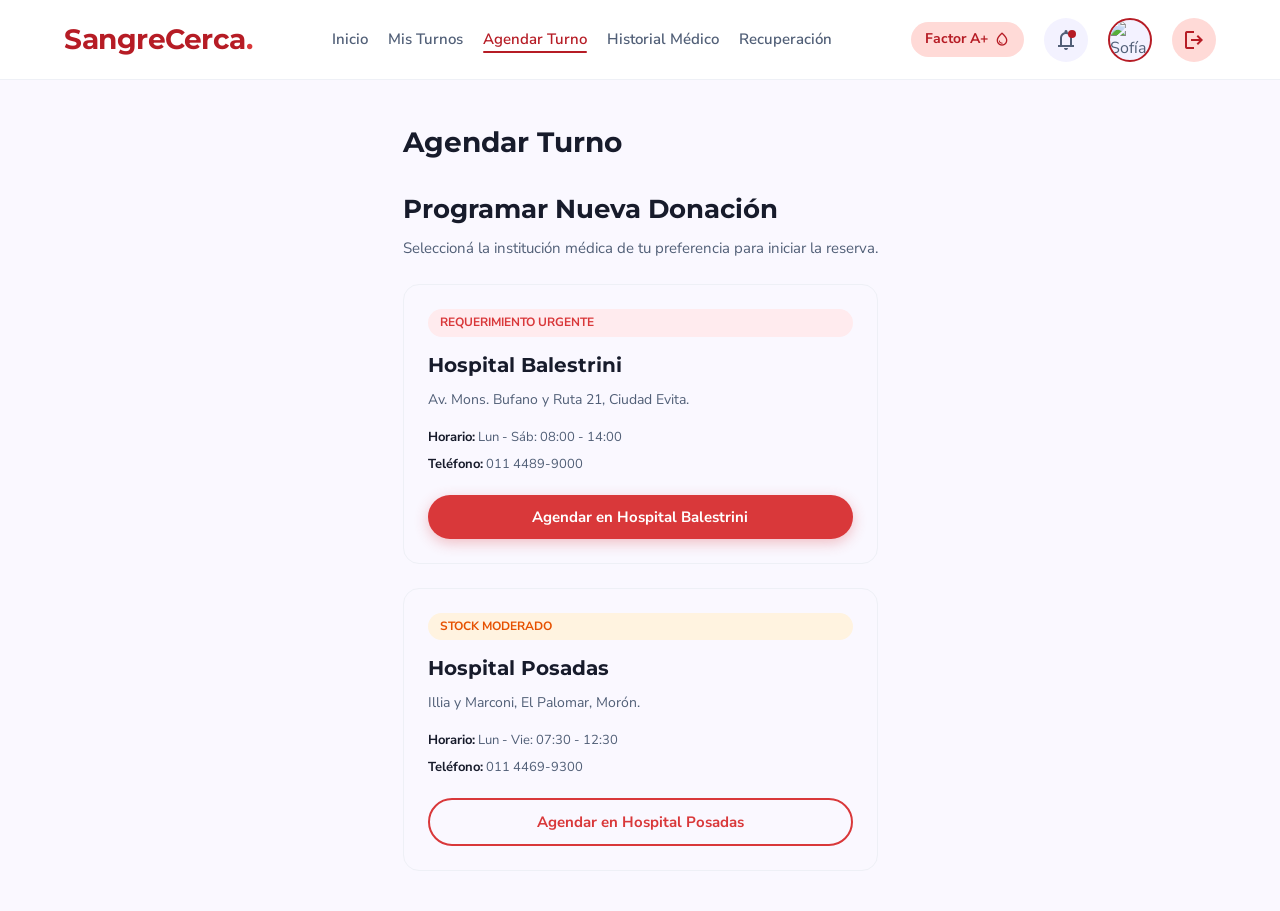
==== commit 151351a3: "Recent changes" ====
--- a/agendar-turno.html
+++ b/agendar-turno.html
@@ -67,75 +67,51 @@
 </head>
 <body>
 
+  <!-- Header / Navigation Bar -->
+  <header class="header">
+    <div class="container header-container">
+      <a href="index.html" class="logo-link">
+        <span class="logo-text">SangreCerca<span class="logo-dot">.</span></span>
+      </a>
+
+      <nav>
+        <ul class="nav-menu dash-nav-menu">
+          <li><a href="panel-de-control.html" class="nav-link">Inicio</a></li>
+          <li><a href="mis-turnos.html" class="nav-link">Mis Turnos</a></li>
+          <li><a href="agendar-turno.html" class="nav-link active">Agendar Turno</a></li>
+          <li><a href="historial-medico.html" class="nav-link">Historial Médico</a></li>
+          <li><a href="panel-de-control-en-recuperacion.html" class="nav-link">Recuperación</a></li>
+        </ul>
+      </nav>
+
+      <div class="header-actions dash-header-actions">
+        <div class="dash-factor-pill">
+          <span>Factor A+</span>
+          <span class="material-symbols-outlined" style="font-size: 16px;">water_drop</span>
+        </div>
+        
+        <button class="user-profile-btn" style="position: relative;" title="Notificaciones">
+          <span class="material-symbols-outlined">notifications</span>
+          <span style="position: absolute; top: 12px; right: 12px; width: 8px; height: 8px; background-color: var(--color-primary); border-radius: 50%;"></span>
+        </button>
+        
+        <a href="mi-perfil.html" class="user-profile-btn" title="Mi Perfil" style="padding: 0; overflow: hidden; border: 2px solid var(--color-primary);">
+          <img src="https://images.unsplash.com/photo-1534528741775-53994a69daeb?q=80&w=300&auto=format&fit=crop" alt="Sofía Martínez" style="width: 100%; height: 100%; object-fit: cover;"/>
+        </a>
+        
+        <a href="index.html" class="user-profile-btn" style="color: var(--color-primary); background-color: var(--color-primary-light);" title="Cerrar Sesión">
+          <span class="material-symbols-outlined">logout</span>
+        </a>
+      </div>
+    </div>
+  </header>
+
   <div class="dash-layout">
-    <!-- Sidebar Navigation -->
-    <aside class="dash-sidebar">
-      <a href="index.html" class="dash-sidebar-logo">SangreCerca<span style="color:var(--color-primary-container);">.</span></a>
-      
-      <div class="dash-user-card">
-        <div class="dash-user-avatar">
-          <img src="https://images.unsplash.com/photo-1534528741775-53994a69daeb?q=80&w=300&auto=format&fit=crop" alt="Sofía Martínez"/>
-          <span class="dash-user-badge">A+</span>
-        </div>
-        <div class="dash-user-info">
-          <h4>Sofía Martínez</h4>
-          <p>Donante Voluntaria</p>
-        </div>
-      </div>
-
-      <nav class="dash-nav">
-        <a href="panel-de-control.html" class="dash-nav-link">
-          <span class="material-symbols-outlined">dashboard</span> Panel de Control
-        </a>
-        <a href="mis-turnos.html" class="dash-nav-link">
-          <span class="material-symbols-outlined">calendar_today</span> Mis Turnos
-        </a>
-        <a href="agendar-turno.html" class="dash-nav-link active">
-          <span class="material-symbols-outlined">add_circle</span> Agendar Turno
-        </a>
-        <a href="historial-medico.html" class="dash-nav-link">
-          <span class="material-symbols-outlined">history</span> Historial Médico
-        </a>
-        <a href="panel-de-control-en-recuperacion.html" class="dash-nav-link">
-          <span class="material-symbols-outlined">monitor_heart</span> Recuperación
-        </a>
-        <a href="mi-perfil.html" class="dash-nav-link">
-          <span class="material-symbols-outlined">person</span> Mi Perfil
-        </a>
-      </nav>
-
-      <div class="dash-sidebar-footer">
-        <a href="index.html" class="dash-nav-link" style="color: var(--color-primary);">
-          <span class="material-symbols-outlined">logout</span> Cerrar Sesión
-        </a>
-      </div>
-    </aside>
-
     <!-- Main Content Canvas -->
     <main class="dash-main">
-      <!-- Top Header -->
-      <header class="dash-header">
-        <h1 class="dash-header-title">Agendar Turno</h1>
-        
-        <div class="dash-header-actions">
-          <div class="dash-factor-pill">
-            <span>Factor A+</span>
-            <span class="material-symbols-outlined" style="font-size: 16px;">water_drop</span>
-          </div>
-          <button style="color: var(--color-secondary); position: relative;" title="Notificaciones">
-            <span class="material-symbols-outlined">notifications</span>
-            <span style="position: absolute; top: 0; right: 0; width: 8px; height: 8px; background-color: var(--color-primary); border-radius: 50%;"></span>
-          </button>
-          <div style="width: 1px; height: 24px; background-color: var(--border-light);"></div>
-          <div class="dash-header-user">
-            <span style="font-weight: 700; font-size: 14px; color: var(--color-text-dark);">Sofía Martínez</span>
-            <img src="https://images.unsplash.com/photo-1534528741775-53994a69daeb?q=80&w=300&auto=format&fit=crop" alt="Sofía Martínez"/>
-          </div>
-        </div>
-      </header>
-
       <!-- Content Body -->
-      <div class="dash-content-body">
+      <div class="dash-content-body container">
+        <h1 class="dash-page-title">Agendar Turno</h1>
         <div style="margin-bottom: 24px;">
           <h2 style="font-family: var(--font-heading); font-size: 26px; color: var(--color-text-dark); margin-bottom: 6px;">Programar Nueva Donación</h2>
           <p style="font-size: 15px; color: var(--color-secondary);">Seleccioná la institución médica de tu preferencia para iniciar la reserva.</p>
--- a/styles.css
+++ b/styles.css
@@ -628,6 +628,7 @@
   .flow-arrow {
     transform: rotate(90deg);
     margin: 10px 0;
+    padding-top: 0;
   }
 }
 
@@ -685,7 +686,7 @@
 .flow-arrow {
   width: 100px;
   flex-shrink: 0;
-  padding-top: 30px;
+  padding-top: 65px;
 }
 
 .flow-arrow svg {
@@ -731,6 +732,12 @@
   .campaigns-grid {
     grid-template-columns: 1.5fr 1fr;
   }
+  .campaign-sub-list {
+    height: 100%;
+  }
+  .campaign-sub-card {
+    flex: 1;
+  }
 }
 
 .campaign-main-card {
@@ -836,7 +843,7 @@
   font-family: var(--font-heading);
   font-size: 16px;
   font-weight: 700;
-  color: var(--color-primary);
+  color: #101828;
   margin-bottom: 4px;
 }
 
@@ -859,71 +866,123 @@
    9. Próximas Colectas Agenda (Itinerantes)
    -------------------------------------------------------------------------- */
 .schedule-list {
-  display: flex;
-  flex-direction: column;
-  gap: 16px;
-  max-width: 900px;
+  display: grid;
+  grid-template-columns: 1fr;
+  gap: 24px;
+  max-width: 1140px;
   margin: 0 auto;
+}
+
+@media (min-width: 768px) {
+  .schedule-list {
+    grid-template-columns: repeat(2, 1fr);
+  }
+}
+
+@media (min-width: 992px) {
+  .schedule-list {
+    grid-template-columns: repeat(3, 1fr);
+  }
 }
 
 .schedule-item {
   background: var(--bg-surface);
-  border-radius: var(--radius-md);
-  padding: 20px 28px;
+  border-radius: var(--radius-lg);
   border: 1px solid var(--border-light);
+  overflow: hidden;
   display: flex;
   flex-direction: column;
-  gap: 16px;
-  align-items: flex-start;
   box-shadow: var(--shadow-sm);
-  transition: var(--transition-normal);
-}
-
-@media (min-width: 640px) {
-  .schedule-item {
-    flex-direction: row;
-    align-items: center;
-    justify-content: space-between;
-  }
+  transition: all 0.3s ease;
+  height: 100%;
 }
 
 .schedule-item:hover {
+  transform: translateY(-6px);
   border-color: var(--color-primary-container);
-  box-shadow: var(--shadow-md);
-}
-
-.schedule-date {
-  display: flex;
-  align-items: center;
-  gap: 16px;
-}
-
-.date-badge {
-  background-color: var(--color-primary-light);
+  box-shadow: var(--shadow-lg);
+}
+
+.schedule-card-image {
+  position: relative;
+  width: 100%;
+  height: 160px;
+  overflow: hidden;
+}
+
+.schedule-card-image img {
+  width: 100%;
+  height: 100%;
+  object-fit: cover;
+  transition: transform 0.5s ease;
+}
+
+.schedule-item:hover .schedule-card-image img {
+  transform: scale(1.06);
+}
+
+.schedule-card-image .date-badge {
+  position: absolute;
+  top: 16px;
+  left: 16px;
+  background-color: #ffffff;
   color: var(--color-primary);
   font-family: var(--font-heading);
   font-weight: 700;
-  font-size: 16px;
-  padding: 12px 18px;
-  border-radius: var(--radius-md);
-  text-align: center;
-  min-width: 85px;
-}
-
-.location-info h4 {
+  font-size: 13px;
+  padding: 6px 12px;
+  border-radius: var(--radius-sm);
+  box-shadow: 0 4px 10px rgba(0,0,0,0.15);
+  min-width: auto;
+  z-index: 2;
+}
+
+.schedule-card-body {
+  padding: 24px;
+  display: flex;
+  flex-direction: column;
+  flex-grow: 1;
+  justify-content: space-between;
+}
+
+.schedule-card-title {
   font-family: var(--font-heading);
   font-size: 18px;
   font-weight: 700;
-  color: var(--color-text-dark);
-  margin-bottom: 4px;
-}
-
-.location-info p {
+  color: #101828;
+  margin-bottom: 8px;
+}
+
+.schedule-card-location {
+  font-size: 13.5px;
+  color: var(--color-secondary);
+  display: flex;
+  align-items: center;
+  gap: 4px;
+  margin-bottom: 20px;
+}
+
+.schedule-card-location span {
+  font-size: 16px;
+  color: var(--color-primary);
+}
+
+.schedule-card-btn {
+  width: 100%;
+  text-align: center;
+  padding: 10px 16px;
   font-size: 14px;
-  color: var(--color-secondary);
-  display: flex;
-  align-items: center;
-  gap: 4px;
+  font-weight: 700;
+  border: 2px solid var(--color-primary-container);
+  color: var(--color-primary-container);
+  background-color: transparent;
+  border-radius: var(--radius-full);
+  transition: all 0.3s ease;
+}
+
+.schedule-card-btn:hover {
+  background-color: var(--color-primary-container) !important;
+  color: #ffffff !important;
 }
 
 /* --------------------------------------------------------------------------
@@ -1279,11 +1338,48 @@
 }
 
 .dash-main {
-  margin-left: 280px;
-  width: calc(100% - 280px);
+  margin-left: 0;
+  width: 100%;
   min-height: 100vh;
   display: flex;
   flex-direction: column;
+  padding-top: var(--header-height);
+}
+
+.dash-nav-menu {
+  gap: 20px !important;
+}
+
+.dash-page-title {
+  font-family: var(--font-heading);
+  font-size: 28px;
+  font-weight: 700;
+  color: var(--color-text-dark);
+  margin-bottom: 24px;
+}
+
+@media (max-width: 1200px) {
+  .dash-header-actions .dash-header-user span {
+    display: none;
+  }
+}
+
+@media (max-width: 1100px) {
+  .dash-nav-menu {
+    gap: 12px !important;
+  }
+  .dash-header-actions .logout-text {
+    display: none;
+  }
+  .dash-header-actions {
+    gap: 12px;
+  }
+}
+
+@media (max-width: 768px) {
+  .dash-header-actions .dash-factor-pill {
+    display: none;
+  }
 }
 
 .dash-header {
@@ -1482,3 +1578,177 @@
 }
 
 
+/* ==========================================================================
+   Dashboard Greeting and Cycle Ring Custom Widgets
+   ========================================================================== */
+.dash-greeting-card {
+  margin-bottom: 24px;
+}
+
+.dash-greeting-card h1 {
+  font-family: var(--font-heading);
+  font-weight: 700;
+  font-size: 32px;
+  color: var(--color-text-dark);
+  margin-bottom: 6px;
+}
+
+.dash-greeting-card p {
+  font-size: 16px;
+  color: var(--color-secondary);
+}
+
+/* Horizontal Calendar Strip */
+.calendar-strip {
+  display: flex;
+  justify-content: space-between;
+  align-items: center;
+  margin: 28px 0;
+  padding: 16px 20px;
+  background: var(--bg-surface);
+  border-radius: var(--radius-lg);
+  border: 1px solid var(--border-light);
+  box-shadow: var(--shadow-sm);
+  gap: 8px;
+  overflow-x: auto;
+}
+
+.calendar-day {
+  display: flex;
+  flex-direction: column;
+  align-items: center;
+  gap: 8px;
+  flex: 1;
+  padding: 10px 0;
+  cursor: pointer;
+  transition: var(--transition-fast);
+  position: relative;
+  min-width: 44px;
+}
+
+.calendar-day-letter {
+  font-size: 12px;
+  font-weight: 700;
+  color: var(--color-secondary);
+  opacity: 0.6;
+  text-transform: uppercase;
+}
+
+.calendar-day-number {
+  font-size: 15px;
+  font-weight: 700;
+  color: var(--color-text-dark);
+  width: 32px;
+  height: 32px;
+  display: flex;
+  align-items: center;
+  justify-content: center;
+  border-radius: 50%;
+  transition: var(--transition-fast);
+}
+
+/* Active Day Pill (Dark Capsule) */
+.calendar-day.active {
+  background-color: var(--color-text-dark);
+  border-radius: 28px;
+  padding: 14px 0;
+  box-shadow: 0 4px 14px rgba(23, 27, 43, 0.25);
+  transform: scale(1.05);
+}
+
+.calendar-day.active .calendar-day-letter {
+  color: #ffffff;
+  opacity: 1;
+}
+
+.calendar-day.active .calendar-day-number {
+  background-color: #ffb3b7;
+  color: #930014;
+  font-weight: 800;
+}
+
+/* Calendar Event Indicator Dots */
+.calendar-dot {
+  width: 6px;
+  height: 6px;
+  background-color: var(--color-primary);
+  border-radius: 50%;
+  position: absolute;
+  bottom: 0;
+  left: 50%;
+  transform: translateX(-50%);
+}
+
+.calendar-dot.faint {
+  background-color: var(--color-primary-light);
+  opacity: 0.5;
+}
+
+/* Circular Recovery Ring Card Container */
+.ring-widget-card {
+  display: flex;
+  flex-direction: column;
+  align-items: center;
+  justify-content: center;
+  background: var(--bg-surface);
+  border-radius: var(--radius-lg);
+  border: 1px solid var(--border-light);
+  padding: 44px;
+  box-shadow: var(--shadow-sm);
+  margin-bottom: 36px;
+  position: relative;
+}
+
+.ring-title-above {
+  font-family: var(--font-heading);
+  font-size: 28px;
+  font-weight: 800;
+  color: var(--color-secondary);
+  margin-bottom: 24px;
+  letter-spacing: 1px;
+}
+
+.recovery-ring-path {
+  stroke-dasharray: 817;
+  stroke-dashoffset: 0;
+  transition: stroke-dashoffset 1s ease-in-out;
+}
+
+.recovery-ring-path-25 {
+  stroke-dasharray: 817;
+  stroke-dashoffset: 613;
+  transition: stroke-dashoffset 1s ease-in-out;
+}
+
+.ring-svg-container {
+  position: relative;
+  width: 300px;
+  height: 300px;
+}
+
+.ring-text-overlay {
+  position: absolute;
+  inset: 0;
+  display: flex;
+  flex-direction: column;
+  align-items: center;
+  justify-content: center;
+  text-align: center;
+  pointer-events: none;
+}
+
+.ring-sublabel {
+  font-size: 11px;
+  font-weight: 700;
+  color: var(--color-secondary);
+  opacity: 0.7;
+  text-transform: uppercase;
+  letter-spacing: 0.5px;
+  margin-bottom: 4px;
+}
+
+.ring-value {
+  font-size: 14px;
+  font-weight: 700;
+  color: var(--color-text-dark);
+}
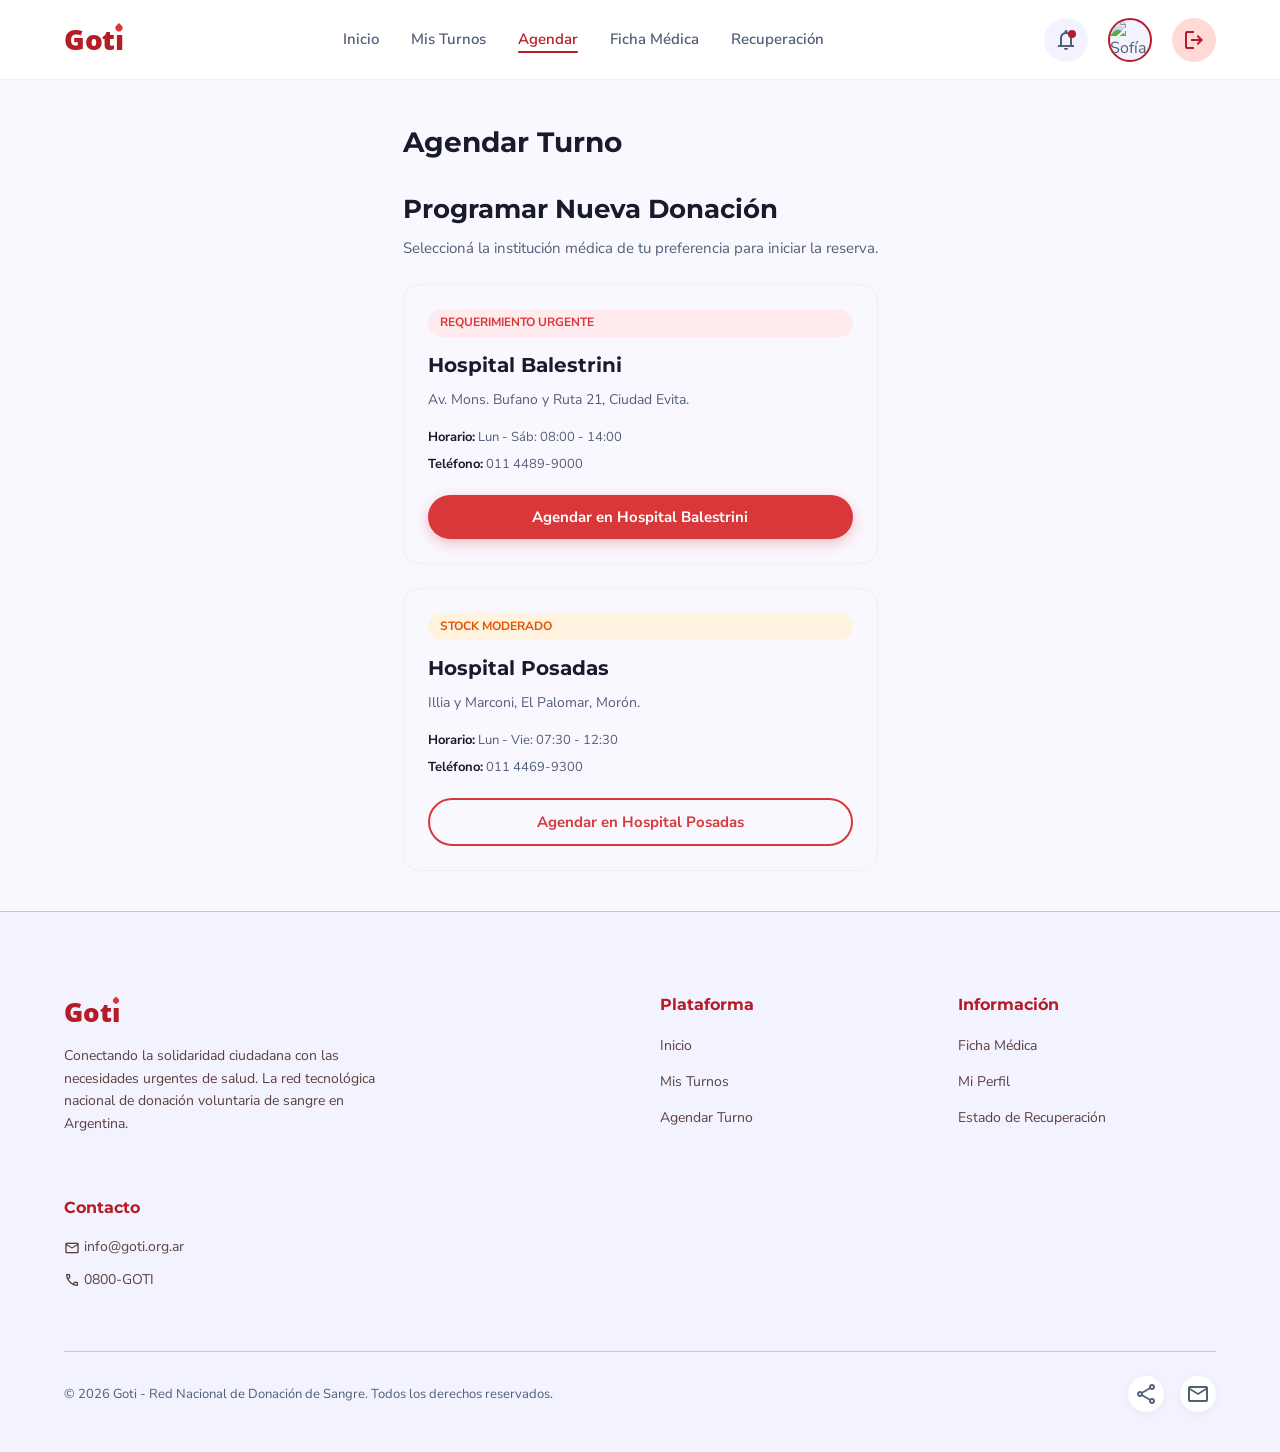
==== commit 14f37ec1: "Some new fixs are realesed" ====
--- a/agendar-turno.html
+++ b/agendar-turno.html
@@ -3,7 +3,7 @@
 <head>
   <meta charset="utf-8"/>
   <meta name="viewport" content="width=device-width, initial-scale=1.0"/>
-  <title>Agendar Turno | SangreCerca</title>
+  <title>Agendar Turno | Goti</title>
 
   <!-- Google Fonts -->
   <link rel="preconnect" href="https://fonts.googleapis.com">
@@ -71,25 +71,20 @@
   <header class="header">
     <div class="container header-container">
       <a href="index.html" class="logo-link">
-        <span class="logo-text">SangreCerca<span class="logo-dot">.</span></span>
+        <span class="logo-text">Got<span class="logo-i">ı</span></span>
       </a>
 
       <nav>
         <ul class="nav-menu dash-nav-menu">
           <li><a href="panel-de-control.html" class="nav-link">Inicio</a></li>
           <li><a href="mis-turnos.html" class="nav-link">Mis Turnos</a></li>
-          <li><a href="agendar-turno.html" class="nav-link active">Agendar Turno</a></li>
-          <li><a href="historial-medico.html" class="nav-link">Historial Médico</a></li>
+          <li><a href="agendar-turno.html" class="nav-link active">Agendar</a></li>
+          <li><a href="historial-medico.html" class="nav-link">Ficha Médica</a></li>
           <li><a href="panel-de-control-en-recuperacion.html" class="nav-link">Recuperación</a></li>
         </ul>
       </nav>
 
       <div class="header-actions dash-header-actions">
-        <div class="dash-factor-pill">
-          <span>Factor A+</span>
-          <span class="material-symbols-outlined" style="font-size: 16px;">water_drop</span>
-        </div>
-        
         <button class="user-profile-btn" style="position: relative;" title="Notificaciones">
           <span class="material-symbols-outlined">notifications</span>
           <span style="position: absolute; top: 12px; right: 12px; width: 8px; height: 8px; background-color: var(--color-primary); border-radius: 50%;"></span>
@@ -151,6 +146,57 @@
           </div>
         </div>
       </div>
+
+      <!-- Footer -->
+      <footer class="footer">
+        <div class="container">
+          <div class="footer-grid">
+            <div class="footer-brand-col">
+              <span class="footer-logo">Got<span class="logo-i">ı</span></span>
+              <p class="footer-text">
+                Conectando la solidaridad ciudadana con las necesidades urgentes de salud. La red tecnológica nacional de
+                donación voluntaria de sangre en Argentina.
+              </p>
+            </div>
+
+            <div>
+              <h4 class="footer-col-title">Plataforma</h4>
+              <ul class="footer-links">
+                <li><a href="panel-de-control.html" class="footer-link">Inicio</a></li>
+                <li><a href="mis-turnos.html" class="footer-link">Mis Turnos</a></li>
+                <li><a href="agendar-turno.html" class="footer-link">Agendar Turno</a></li>
+              </ul>
+            </div>
+
+            <div>
+              <h4 class="footer-col-title">Información</h4>
+              <ul class="footer-links">
+                <li><a href="historial-medico.html" class="footer-link">Ficha Médica</a></li>
+                <li><a href="mi-perfil.html" class="footer-link">Mi Perfil</a></li>
+                <li><a href="panel-de-control-en-recuperacion.html" class="footer-link">Estado de Recuperación</a></li>
+              </ul>
+            </div>
+
+            <div>
+              <h4 class="footer-col-title">Contacto</h4>
+              <ul class="footer-links">
+                <li class="footer-link"><span class="material-symbols-outlined" style="font-size: 16px;">email</span>
+                  info@goti.org.ar</li>
+                <li class="footer-link"><span class="material-symbols-outlined" style="font-size: 16px;">call</span>
+                  0800-GOTI</li>
+              </ul>
+            </div>
+          </div>
+
+          <div class="footer-bottom">
+            <p>&copy; 2026 Goti - Red Nacional de Donación de Sangre. Todos los derechos reservados.</p>
+            <div class="social-links">
+              <a href="#" class="social-icon" title="Compartir"><span class="material-symbols-outlined">share</span></a>
+              <a href="#" class="social-icon" title="Enviar Mensaje"><span class="material-symbols-outlined">mail</span></a>
+            </div>
+          </div>
+        </div>
+      </footer>
     </main>
   </div>
 
--- a/styles.css
+++ b/styles.css
@@ -1,3 +1,5 @@
+@import url('https://fonts.googleapis.com/css2?family=Open+Sans:wght@700;800&display=swap');
+
 /* ==========================================================================
    DonARG - System Design & Core Stylesheet (Pure CSS)
    ========================================================================== */
@@ -144,15 +146,33 @@
 }
 
 .logo-text {
-  font-family: var(--font-heading);
+  font-family: 'Open Sans', sans-serif;
   font-size: 28px;
-  font-weight: 700;
+  font-weight: 800;
   color: var(--color-primary);
   letter-spacing: -0.5px;
 }
 
 .logo-dot {
   color: var(--color-primary-container);
+}
+
+.logo-i {
+  position: relative;
+  display: inline-block;
+  line-height: 1;
+}
+
+.logo-i::after {
+  content: '';
+  position: absolute;
+  top: 0.22em;
+  left: 50%;
+  transform: translate(-50%, -100%) rotate(45deg);
+  width: 0.24em;
+  height: 0.24em;
+  background-color: var(--color-primary-container);
+  border-radius: 0 50% 50% 50%;
 }
 
 .nav-menu {
@@ -1129,9 +1149,9 @@
 }
 
 .footer-logo {
-  font-family: var(--font-heading);
+  font-family: 'Open Sans', sans-serif;
   font-size: 26px;
-  font-weight: 700;
+  font-weight: 800;
   color: var(--color-primary);
   margin-bottom: 12px;
   display: block;
@@ -1347,7 +1367,7 @@
 }
 
 .dash-nav-menu {
-  gap: 20px !important;
+  gap: 32px !important;
 }
 
 .dash-page-title {
@@ -1366,7 +1386,7 @@
 
 @media (max-width: 1100px) {
   .dash-nav-menu {
-    gap: 12px !important;
+    gap: 20px !important;
   }
   .dash-header-actions .logout-text {
     display: none;
@@ -1647,23 +1667,23 @@
   transition: var(--transition-fast);
 }
 
-/* Active Day Pill (Dark Capsule) */
+/* Active Day Pill (Warm Pink Capsule) */
 .calendar-day.active {
-  background-color: var(--color-text-dark);
+  background-color: #ffccd2;
   border-radius: 28px;
   padding: 14px 0;
-  box-shadow: 0 4px 14px rgba(23, 27, 43, 0.25);
+  box-shadow: 0 4px 14px rgba(182, 28, 37, 0.15);
   transform: scale(1.05);
 }
 
 .calendar-day.active .calendar-day-letter {
-  color: #ffffff;
-  opacity: 1;
+  color: var(--color-primary-hover);
+  opacity: 0.8;
 }
 
 .calendar-day.active .calendar-day-number {
-  background-color: #ffb3b7;
-  color: #930014;
+  background-color: transparent;
+  color: var(--color-primary-hover);
   font-weight: 800;
 }
 
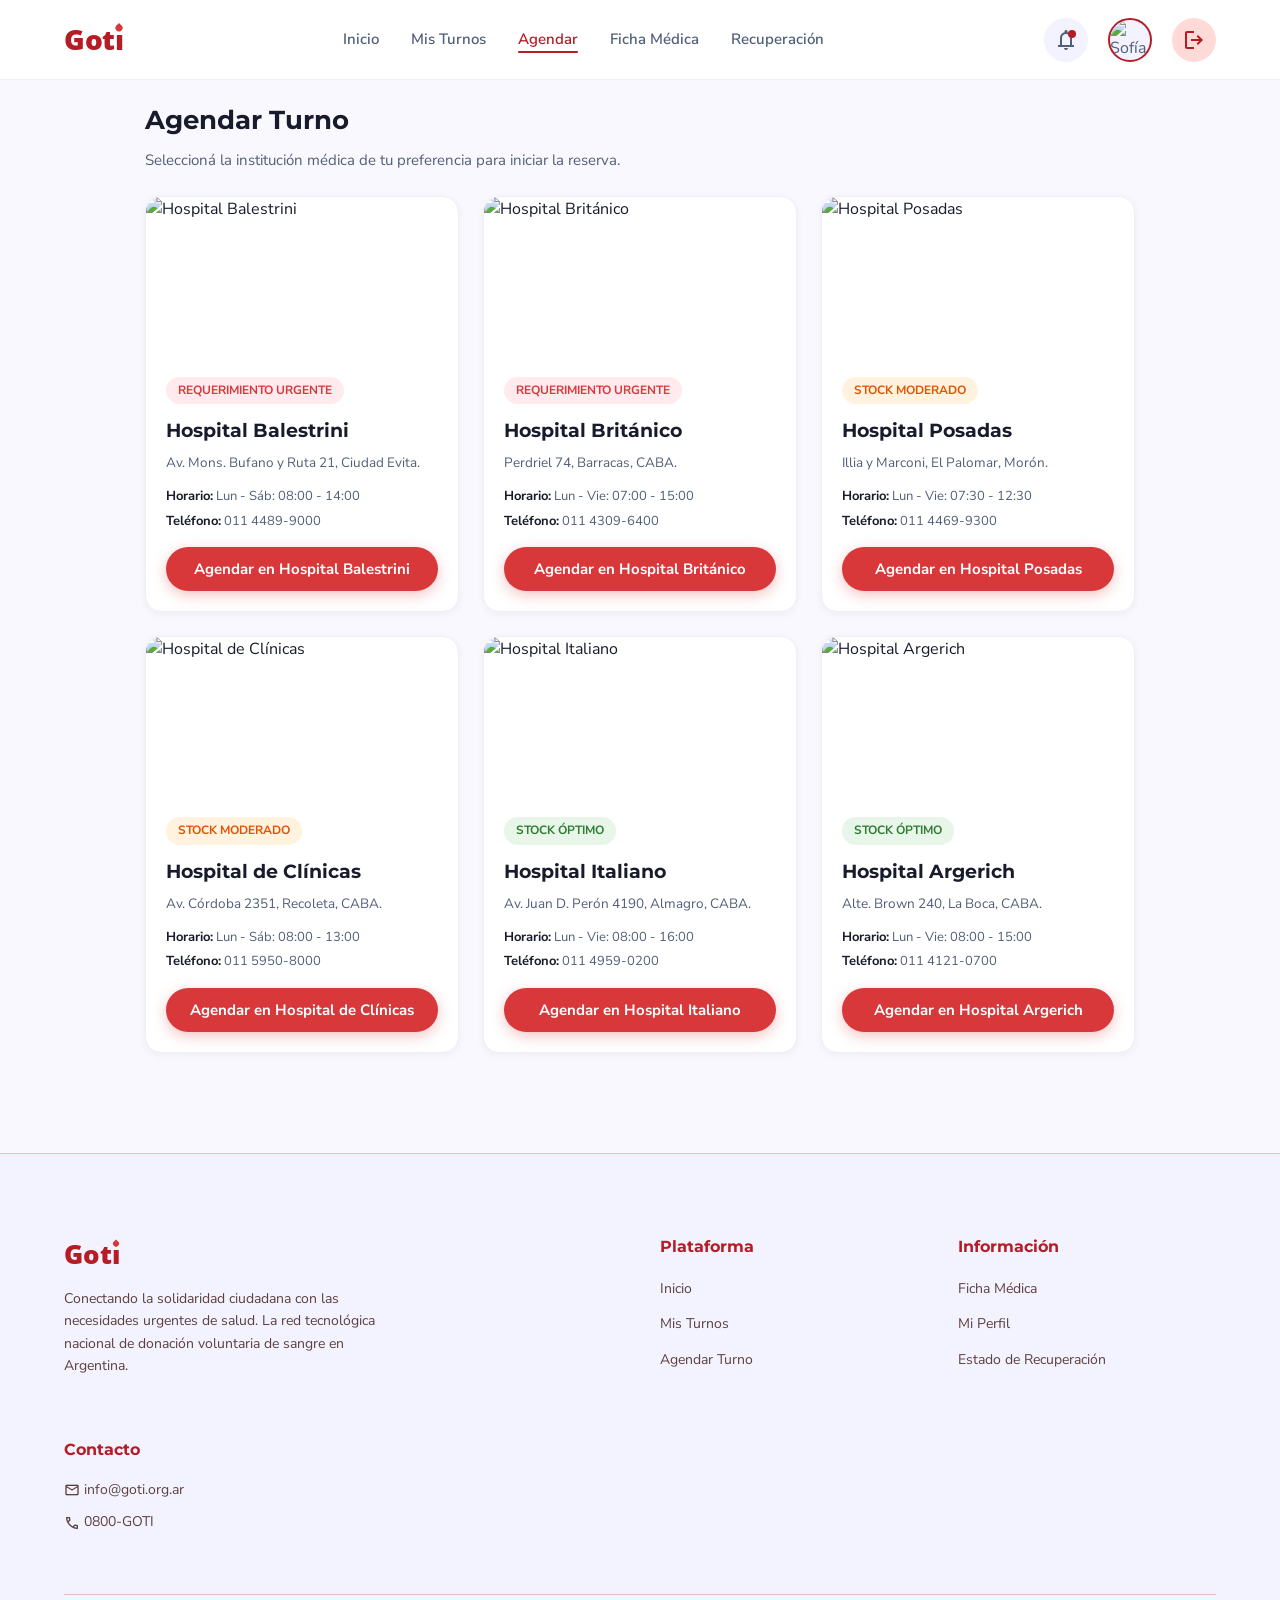
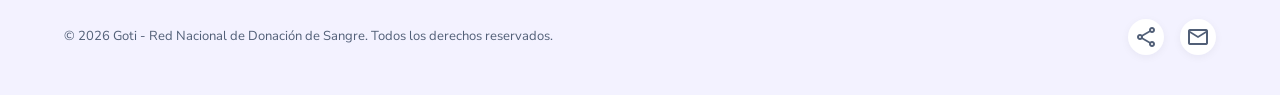
==== commit 0adb69d5: "Some fixes about diferent pages of the website" ====
--- a/agendar-turno.html
+++ b/agendar-turno.html
@@ -62,6 +62,24 @@
       background: var(--color-primary-container);
       color: #ffffff;
       border-color: var(--color-primary-container);
+    }
+
+    /* Hospital Grid Styling */
+    .hospital-booking-grid {
+      display: grid;
+      grid-template-columns: 1fr;
+      gap: 24px;
+      margin-bottom: 60px;
+    }
+    @media (min-width: 768px) {
+      .hospital-booking-grid {
+        grid-template-columns: repeat(2, 1fr);
+      }
+    }
+    @media (min-width: 992px) {
+      .hospital-booking-grid {
+        grid-template-columns: repeat(3, 1fr);
+      }
     }
   </style>
 </head>
@@ -105,44 +123,167 @@
     <!-- Main Content Canvas -->
     <main class="dash-main">
       <!-- Content Body -->
-      <div class="dash-content-body container">
-        <h1 class="dash-page-title">Agendar Turno</h1>
+      <div class="dash-content-body container" style="padding-top: 20px;">
         <div style="margin-bottom: 24px;">
-          <h2 style="font-family: var(--font-heading); font-size: 26px; color: var(--color-text-dark); margin-bottom: 6px;">Programar Nueva Donación</h2>
+          <h2 style="font-family: var(--font-heading); font-size: 26px; color: var(--color-text-dark); margin-bottom: 6px;">Agendar Turno</h2>
           <p style="font-size: 15px; color: var(--color-secondary);">Seleccioná la institución médica de tu preferencia para iniciar la reserva.</p>
         </div>
 
-        <div style="display: grid; grid-template-columns: repeat(auto-fit, minmax(320px, 1fr)); gap: 24px;">
-          <!-- Hospital Selection Card 1 -->
-          <div class="stock-card" style="padding: 24px;">
-            <span class="stock-badge critical" style="margin-bottom: 12px; display: inline-block;">Requerimiento Urgente</span>
-            <h3 style="font-family: var(--font-heading); font-size: 20px; color: var(--color-text-dark); margin-bottom: 8px;">Hospital Balestrini</h3>
-            <p style="font-size: 14px; color: var(--color-secondary); margin-bottom: 16px;">Av. Mons. Bufano y Ruta 21, Ciudad Evita.</p>
+        <div class="hospital-booking-grid">
+          <!-- Hospital Selection Card 1: Balestrini (Red - Requerimiento Urgente) -->
+          <div class="stock-card" style="padding: 0; overflow: hidden; display: flex; flex-direction: column; justify-content: space-between; height: 100%;">
+            <!-- Hospital Image -->
+            <div style="width: 100%; height: 160px; overflow: hidden;">
+              <img src="https://images.unsplash.com/photo-1586773860418-d37222d8fce3?q=80&w=600&auto=format&fit=crop" alt="Hospital Balestrini" style="width: 100%; height: 100%; object-fit: cover;" />
+            </div>
             
-            <div style="margin-bottom: 20px; font-size: 13px; color: var(--color-secondary); display: flex; flex-direction: column; gap: 6px;">
-              <div><strong style="color: var(--color-text-dark);">Horario:</strong> Lun - Sáb: 08:00 - 14:00</div>
-              <div><strong style="color: var(--color-text-dark);">Teléfono:</strong> 011 4489-9000</div>
-            </div>
-
-            <button class="btn btn-primary" style="width: 100%; justify-content: center;" onclick="startBooking('Hospital Balestrini')">
-              Agendar en Hospital Balestrini
-            </button>
-          </div>
-
-          <!-- Hospital Selection Card 2 -->
-          <div class="stock-card" style="padding: 24px;">
-            <span class="stock-badge warning" style="margin-bottom: 12px; display: inline-block;">Stock Moderado</span>
-            <h3 style="font-family: var(--font-heading); font-size: 20px; color: var(--color-text-dark); margin-bottom: 8px;">Hospital Posadas</h3>
-            <p style="font-size: 14px; color: var(--color-secondary); margin-bottom: 16px;">Illia y Marconi, El Palomar, Morón.</p>
-            
-            <div style="margin-bottom: 20px; font-size: 13px; color: var(--color-secondary); display: flex; flex-direction: column; gap: 6px;">
-              <div><strong style="color: var(--color-text-dark);">Horario:</strong> Lun - Vie: 07:30 - 12:30</div>
-              <div><strong style="color: var(--color-text-dark);">Teléfono:</strong> 011 4469-9300</div>
-            </div>
-
-            <button class="btn btn-outline" style="width: 100%; justify-content: center;" onclick="startBooking('Hospital Posadas')">
-              Agendar en Hospital Posadas
-            </button>
+            <!-- Card Body Content -->
+            <div style="padding: 20px; display: flex; flex-direction: column; justify-content: space-between; flex: 1;">
+              <div>
+                <span class="stock-badge critical" style="margin-bottom: 12px; display: inline-block;">Requerimiento Urgente</span>
+                <h3 style="font-family: var(--font-heading); font-size: 19px; color: var(--color-text-dark); margin-bottom: 6px;">Hospital Balestrini</h3>
+                <p style="font-size: 13.5px; color: var(--color-secondary); margin-bottom: 12px;">Av. Mons. Bufano y Ruta 21, Ciudad Evita.</p>
+                
+                <div style="margin-bottom: 16px; font-size: 13px; color: var(--color-secondary); display: flex; flex-direction: column; gap: 4px;">
+                  <div><strong style="color: var(--color-text-dark);">Horario:</strong> Lun - Sáb: 08:00 - 14:00</div>
+                  <div><strong style="color: var(--color-text-dark);">Teléfono:</strong> 011 4489-9000</div>
+                </div>
+              </div>
+
+              <button class="btn btn-primary" style="width: 100%; justify-content: center;" onclick="startBooking('Hospital Balestrini')">
+                Agendar en Hospital Balestrini
+              </button>
+            </div>
+          </div>
+
+          <!-- Hospital Selection Card 2: Británico (Red - Requerimiento Urgente) -->
+          <div class="stock-card" style="padding: 0; overflow: hidden; display: flex; flex-direction: column; justify-content: space-between; height: 100%;">
+            <!-- Hospital Image -->
+            <div style="width: 100%; height: 160px; overflow: hidden;">
+              <img src="https://images.unsplash.com/photo-1516549655169-df83a0774514?q=80&w=600&auto=format&fit=crop" alt="Hospital Británico" style="width: 100%; height: 100%; object-fit: cover;" />
+            </div>
+
+            <!-- Card Body Content -->
+            <div style="padding: 20px; display: flex; flex-direction: column; justify-content: space-between; flex: 1;">
+              <div>
+                <span class="stock-badge critical" style="margin-bottom: 12px; display: inline-block;">Requerimiento Urgente</span>
+                <h3 style="font-family: var(--font-heading); font-size: 19px; color: var(--color-text-dark); margin-bottom: 6px;">Hospital Británico</h3>
+                <p style="font-size: 13.5px; color: var(--color-secondary); margin-bottom: 12px;">Perdriel 74, Barracas, CABA.</p>
+                
+                <div style="margin-bottom: 16px; font-size: 13px; color: var(--color-secondary); display: flex; flex-direction: column; gap: 4px;">
+                  <div><strong style="color: var(--color-text-dark);">Horario:</strong> Lun - Vie: 07:00 - 15:00</div>
+                  <div><strong style="color: var(--color-text-dark);">Teléfono:</strong> 011 4309-6400</div>
+                </div>
+              </div>
+
+              <button class="btn btn-primary" style="width: 100%; justify-content: center;" onclick="startBooking('Hospital Británico')">
+                Agendar en Hospital Británico
+              </button>
+            </div>
+          </div>
+
+          <!-- Hospital Selection Card 3: Posadas (Yellow - Stock Moderado) -->
+          <div class="stock-card" style="padding: 0; overflow: hidden; display: flex; flex-direction: column; justify-content: space-between; height: 100%;">
+            <!-- Hospital Image -->
+            <div style="width: 100%; height: 160px; overflow: hidden;">
+              <img src="https://images.unsplash.com/photo-1519494026892-80bbd2d6fd0d?q=80&w=600&auto=format&fit=crop" alt="Hospital Posadas" style="width: 100%; height: 100%; object-fit: cover;" />
+            </div>
+
+            <!-- Card Body Content -->
+            <div style="padding: 20px; display: flex; flex-direction: column; justify-content: space-between; flex: 1;">
+              <div>
+                <span class="stock-badge warning" style="margin-bottom: 12px; display: inline-block;">Stock Moderado</span>
+                <h3 style="font-family: var(--font-heading); font-size: 19px; color: var(--color-text-dark); margin-bottom: 6px;">Hospital Posadas</h3>
+                <p style="font-size: 13.5px; color: var(--color-secondary); margin-bottom: 12px;">Illia y Marconi, El Palomar, Morón.</p>
+                
+                <div style="margin-bottom: 16px; font-size: 13px; color: var(--color-secondary); display: flex; flex-direction: column; gap: 4px;">
+                  <div><strong style="color: var(--color-text-dark);">Horario:</strong> Lun - Vie: 07:30 - 12:30</div>
+                  <div><strong style="color: var(--color-text-dark);">Teléfono:</strong> 011 4469-9300</div>
+                </div>
+              </div>
+
+              <button class="btn btn-primary" style="width: 100%; justify-content: center;" onclick="startBooking('Hospital Posadas')">
+                Agendar en Hospital Posadas
+              </button>
+            </div>
+          </div>
+
+          <!-- Hospital Selection Card 4: Clínicas (Yellow - Stock Moderado) -->
+          <div class="stock-card" style="padding: 0; overflow: hidden; display: flex; flex-direction: column; justify-content: space-between; height: 100%;">
+            <!-- Hospital Image -->
+            <div style="width: 100%; height: 160px; overflow: hidden;">
+              <img src="https://images.unsplash.com/photo-1551076805-e1869033e561?q=80&w=600&auto=format&fit=crop" alt="Hospital de Clínicas" style="width: 100%; height: 100%; object-fit: cover;" />
+            </div>
+
+            <!-- Card Body Content -->
+            <div style="padding: 20px; display: flex; flex-direction: column; justify-content: space-between; flex: 1;">
+              <div>
+                <span class="stock-badge warning" style="margin-bottom: 12px; display: inline-block;">Stock Moderado</span>
+                <h3 style="font-family: var(--font-heading); font-size: 19px; color: var(--color-text-dark); margin-bottom: 6px;">Hospital de Clínicas</h3>
+                <p style="font-size: 13.5px; color: var(--color-secondary); margin-bottom: 12px;">Av. Córdoba 2351, Recoleta, CABA.</p>
+                
+                <div style="margin-bottom: 16px; font-size: 13px; color: var(--color-secondary); display: flex; flex-direction: column; gap: 4px;">
+                  <div><strong style="color: var(--color-text-dark);">Horario:</strong> Lun - Sáb: 08:00 - 13:00</div>
+                  <div><strong style="color: var(--color-text-dark);">Teléfono:</strong> 011 5950-8000</div>
+                </div>
+              </div>
+
+              <button class="btn btn-primary" style="width: 100%; justify-content: center;" onclick="startBooking('Hospital de Clínicas')">
+                Agendar en Hospital de Clínicas
+              </button>
+            </div>
+          </div>
+
+          <!-- Hospital Selection Card 5: Italiano (Green - Stock Óptimo) -->
+          <div class="stock-card" style="padding: 0; overflow: hidden; display: flex; flex-direction: column; justify-content: space-between; height: 100%;">
+            <!-- Hospital Image -->
+            <div style="width: 100%; height: 160px; overflow: hidden;">
+              <img src="https://images.unsplash.com/photo-1587351021759-3e566b6af7cc?q=80&w=600&auto=format&fit=crop" alt="Hospital Italiano" style="width: 100%; height: 100%; object-fit: cover;" />
+            </div>
+
+            <!-- Card Body Content -->
+            <div style="padding: 20px; display: flex; flex-direction: column; justify-content: space-between; flex: 1;">
+              <div>
+                <span class="stock-badge" style="margin-bottom: 12px; display: inline-block; background-color: var(--status-good-bg); color: var(--status-good);">Stock Óptimo</span>
+                <h3 style="font-family: var(--font-heading); font-size: 19px; color: var(--color-text-dark); margin-bottom: 6px;">Hospital Italiano</h3>
+                <p style="font-size: 13.5px; color: var(--color-secondary); margin-bottom: 12px;">Av. Juan D. Perón 4190, Almagro, CABA.</p>
+                
+                <div style="margin-bottom: 16px; font-size: 13px; color: var(--color-secondary); display: flex; flex-direction: column; gap: 4px;">
+                  <div><strong style="color: var(--color-text-dark);">Horario:</strong> Lun - Vie: 08:00 - 16:00</div>
+                  <div><strong style="color: var(--color-text-dark);">Teléfono:</strong> 011 4959-0200</div>
+                </div>
+              </div>
+
+              <button class="btn btn-primary" style="width: 100%; justify-content: center;" onclick="startBooking('Hospital Italiano')">
+                Agendar en Hospital Italiano
+              </button>
+            </div>
+          </div>
+
+          <!-- Hospital Selection Card 6: Argerich (Green - Stock Óptimo) -->
+          <div class="stock-card" style="padding: 0; overflow: hidden; display: flex; flex-direction: column; justify-content: space-between; height: 100%;">
+            <!-- Hospital Image -->
+            <div style="width: 100%; height: 160px; overflow: hidden;">
+              <img src="https://images.unsplash.com/photo-1629909613654-28e377c37b09?q=80&w=600&auto=format&fit=crop" alt="Hospital Argerich" style="width: 100%; height: 100%; object-fit: cover;" />
+            </div>
+
+            <!-- Card Body Content -->
+            <div style="padding: 20px; display: flex; flex-direction: column; justify-content: space-between; flex: 1;">
+              <div>
+                <span class="stock-badge" style="margin-bottom: 12px; display: inline-block; background-color: var(--status-good-bg); color: var(--status-good);">Stock Óptimo</span>
+                <h3 style="font-family: var(--font-heading); font-size: 19px; color: var(--color-text-dark); margin-bottom: 6px;">Hospital Argerich</h3>
+                <p style="font-size: 13.5px; color: var(--color-secondary); margin-bottom: 12px;">Alte. Brown 240, La Boca, CABA.</p>
+                
+                <div style="margin-bottom: 16px; font-size: 13px; color: var(--color-secondary); display: flex; flex-direction: column; gap: 4px;">
+                  <div><strong style="color: var(--color-text-dark);">Horario:</strong> Lun - Vie: 08:00 - 15:00</div>
+                  <div><strong style="color: var(--color-text-dark);">Teléfono:</strong> 011 4121-0700</div>
+                </div>
+              </div>
+
+              <button class="btn btn-primary" style="width: 100%; justify-content: center;" onclick="startBooking('Hospital Argerich')">
+                Agendar en Hospital Argerich
+              </button>
+            </div>
           </div>
         </div>
       </div>
@@ -202,38 +343,149 @@
 
   <!-- Modal Step 1: Pre-Triage & Recommendations Warning Modal -->
   <div id="warning-modal" class="modal-backdrop hidden">
-    <div class="modal-card">
+    <div class="modal-card" style="max-width: 620px;">
       <div style="display: flex; justify-content: space-between; align-items: center; margin-bottom: 16px; border-bottom: 1px solid var(--border-light); padding-bottom: 12px;">
-        <h3 style="font-family: var(--font-heading); font-size: 20px; color: var(--color-primary); display: flex; align-items: center; gap: 8px;">
-          <span class="material-symbols-outlined">warning</span> Requisitos y Avisos Previos
+        <h3 style="font-family: var(--font-heading); font-size: 22px; color: var(--color-text-dark); display: flex; align-items: center; gap: 8px; font-weight: 800;">
+          Requisitos para donar sangre
         </h3>
-        <button onclick="toggleModal('warning-modal')" style="color: var(--color-secondary);"><span class="material-symbols-outlined">close</span></button>
-      </div>
-
-      <p style="font-size: 14px; color: var(--color-secondary); margin-bottom: 16px;">Por favor, confirmá que cumplís con las siguientes condiciones antes de continuar con la selección de fecha y horario:</p>
-
-      <div style="display: flex; flex-direction: column; gap: 12px; margin-bottom: 24px; background-color: var(--bg-surface-alt); padding: 18px; border-radius: var(--radius-md);">
-        <div style="display: flex; align-items: flex-start; gap: 10px; font-size: 14px; color: var(--color-text-dark);">
-          <span class="material-symbols-outlined" style="color: var(--status-good);">check_circle</span>
-          <span><strong>Documentación:</strong> Presentar DNI, Cédula o Pasaporte en original.</span>
-        </div>
-        <div style="display: flex; align-items: flex-start; gap: 10px; font-size: 14px; color: var(--color-text-dark);">
-          <span class="material-symbols-outlined" style="color: var(--status-good);">check_circle</span>
-          <span><strong>Desayuno:</strong> Concurrir habiendo desayunado sin grasas ni lácteos.</span>
-        </div>
-        <div style="display: flex; align-items: flex-start; gap: 10px; font-size: 14px; color: var(--color-text-dark);">
-          <span class="material-symbols-outlined" style="color: var(--status-good);">check_circle</span>
-          <span><strong>Peso y Edad:</strong> Tener entre 16 y 65 años y pesar más de 50 kg.</span>
-        </div>
-        <div style="display: flex; align-items: flex-start; gap: 10px; font-size: 14px; color: var(--color-text-dark);">
-          <span class="material-symbols-outlined" style="color: var(--status-good);">check_circle</span>
-          <span><strong>Intervalo:</strong> Deberán haber pasado al menos 8 semanas de tu última donación.</span>
-        </div>
-      </div>
-
-      <button class="btn btn-primary" style="width: 100%; justify-content: center;" onclick="goToDateTimeModal()">
-        Entendido, Continuar a Elegir Día y Horario
-      </button>
+        <button onclick="toggleModal('warning-modal')" style="color: var(--color-secondary); background: none; border: none; cursor: pointer;"><span class="material-symbols-outlined" style="font-size: 24px;">close</span></button>
+      </div>
+
+      <p style="font-size: 14px; color: var(--color-secondary); margin-bottom: 20px; font-weight: 600;">Antes de anotarte para donar sangre debés tener en cuenta:</p>
+
+      <div style="display: grid; grid-template-columns: repeat(auto-fit, minmax(170px, 1fr)); gap: 12px; margin-bottom: 24px;">
+        <!-- Card 1: Documentación -->
+        <div style="background-color: var(--bg-surface-alt); padding: 14px 10px; border-radius: var(--radius-md); text-align: center; display: flex; flex-direction: column; align-items: center; gap: 6px; border: 1px solid var(--border-light); box-shadow: var(--shadow-sm);">
+          <span class="material-symbols-outlined" style="font-size: 34px; color: var(--color-primary);">badge</span>
+          <div style="font-size: 13.5px; font-weight: 800; color: var(--color-text-dark);">Documentación</div>
+          <div style="font-size: 11px; color: var(--color-secondary); line-height: 1.4;">Presentar DNI, Cédula o Pasaporte en original.</div>
+        </div>
+
+        <!-- Card 2: Desayuno -->
+        <div style="background-color: var(--bg-surface-alt); padding: 14px 10px; border-radius: var(--radius-md); text-align: center; display: flex; flex-direction: column; align-items: center; gap: 6px; border: 1px solid var(--border-light); box-shadow: var(--shadow-sm);">
+          <span class="material-symbols-outlined" style="font-size: 34px; color: var(--color-primary);">restaurant</span>
+          <div style="font-size: 13.5px; font-weight: 800; color: var(--color-text-dark);">Desayuno</div>
+          <div style="font-size: 11px; color: var(--color-secondary); line-height: 1.4;">Concurrir habiendo desayunado sin grasas ni lácteos.</div>
+        </div>
+
+        <!-- Card 3: Peso y Edad -->
+        <div style="background-color: var(--bg-surface-alt); padding: 14px 10px; border-radius: var(--radius-md); text-align: center; display: flex; flex-direction: column; align-items: center; gap: 6px; border: 1px solid var(--border-light); box-shadow: var(--shadow-sm);">
+          <span class="material-symbols-outlined" style="font-size: 34px; color: var(--color-primary);">scale</span>
+          <div style="font-size: 13.5px; font-weight: 800; color: var(--color-text-dark);">Peso y Edad</div>
+          <div style="font-size: 11px; color: var(--color-secondary); line-height: 1.4;">Tener entre 16 y 65 años y pesar más de 50 kg.</div>
+        </div>
+
+        <!-- Card 4: Intervalo -->
+        <div style="background-color: var(--bg-surface-alt); padding: 14px 10px; border-radius: var(--radius-md); text-align: center; display: flex; flex-direction: column; align-items: center; gap: 6px; border: 1px solid var(--border-light); box-shadow: var(--shadow-sm);">
+          <span class="material-symbols-outlined" style="font-size: 34px; color: var(--color-primary);">history</span>
+          <div style="font-size: 13.5px; font-weight: 800; color: var(--color-text-dark);">Intervalo</div>
+          <div style="font-size: 11px; color: var(--color-secondary); line-height: 1.4;">Deberán haber pasado al menos 8 semanas de tu última donación.</div>
+        </div>
+
+        <!-- Card 5: Tatuajes -->
+        <div style="background-color: var(--bg-surface-alt); padding: 14px 10px; border-radius: var(--radius-md); text-align: center; display: flex; flex-direction: column; align-items: center; gap: 6px; border: 1px solid var(--border-light); box-shadow: var(--shadow-sm);">
+          <span class="material-symbols-outlined" style="font-size: 34px; color: var(--color-primary);">draw</span>
+          <div style="font-size: 13.5px; font-weight: 800; color: var(--color-text-dark);">Tatuajes</div>
+          <div style="font-size: 11px; color: var(--color-secondary); line-height: 1.4;">Deberán haber transcurrido al menos 6 meses desde tu último tatuaje.</div>
+        </div>
+
+        <!-- Card 6: Salud y Descanso -->
+        <div style="background-color: var(--bg-surface-alt); padding: 14px 10px; border-radius: var(--radius-md); text-align: center; display: flex; flex-direction: column; align-items: center; gap: 6px; border: 1px solid var(--border-light); box-shadow: var(--shadow-sm);">
+          <span class="material-symbols-outlined" style="font-size: 34px; color: var(--color-primary);">sentiment_satisfied</span>
+          <div style="font-size: 13.5px; font-weight: 800; color: var(--color-text-dark);">Salud General</div>
+          <div style="font-size: 11px; color: var(--color-secondary); line-height: 1.4;">Sentirse bien y haber descansado al menos 6 horas antes de donar.</div>
+        </div>
+      </div>
+
+      <div style="display: flex; justify-content: flex-end; margin-top: 12px;">
+        <button class="btn btn-primary" style="padding: 12px 32px; font-size: 15px; font-weight: 800; display: flex; align-items: center; gap: 8px;" onclick="startQuestionnaire()">
+          <span class="material-symbols-outlined" style="font-size: 20px; color: #ffffff;">check</span> Puedo donar
+        </button>
+      </div>
+    </div>
+  </div>
+
+  <!-- Modal Step 1.5: Pre-Triage Questionnaire Modal -->
+  <div id="question-modal" class="modal-backdrop hidden">
+    <div class="modal-card" style="max-width: 500px; text-align: center;">
+      <!-- Modal Header -->
+      <div style="display: flex; justify-content: space-between; align-items: center; margin-bottom: 24px; border-bottom: 1px solid var(--border-light); padding-bottom: 12px;">
+        <h3 style="font-family: var(--font-heading); font-size: 20px; color: var(--color-text-dark); display: flex; align-items: center; gap: 8px; font-weight: 800;">
+          Cuestionario de Aptitud
+        </h3>
+        <button onclick="closeQuestionnaire()" style="color: var(--color-secondary); background: none; border: none; cursor: pointer;"><span class="material-symbols-outlined" style="font-size: 24px;">close</span></button>
+      </div>
+
+      <!-- Question Card Container -->
+      <div id="question-card-content">
+        <!-- Back Button (Arrow + Volver) -->
+        <div style="text-align: left; margin-bottom: 12px;">
+          <a href="javascript:void(0)" onclick="goBackQuestion()" style="display: inline-flex; align-items: center; gap: 4px; color: var(--color-text-dark); font-size: 13px; font-weight: 700; text-decoration: none;">
+            <span class="material-symbols-outlined" style="font-size: 16px;">arrow_back</span> Volver
+          </a>
+        </div>
+
+        <!-- Progress Info -->
+        <div style="font-size: 13px; font-weight: 700; color: var(--color-primary); margin-bottom: 12px; text-transform: uppercase; letter-spacing: 0.5px;" id="question-progress">
+          Pregunta 1 de 6
+        </div>
+        
+        <!-- Big Icon -->
+        <div style="width: 80px; height: 80px; background-color: var(--color-primary-light); border-radius: 50%; display: flex; align-items: center; justify-content: center; margin: 0 auto 20px;">
+          <span class="material-symbols-outlined" id="question-icon" style="font-size: 40px; color: var(--color-primary);">badge</span>
+        </div>
+
+        <!-- Question Title -->
+        <h4 id="question-title" style="font-size: 18px; font-weight: 800; color: var(--color-text-dark); margin-bottom: 12px;">
+          Documentación
+        </h4>
+
+        <!-- Question Text -->
+        <p id="question-text" style="font-size: 15px; color: var(--color-secondary); line-height: 1.5; margin-bottom: 32px; min-height: 50px; padding: 0 10px;">
+          ¿Tenés contigo tu DNI, Cédula o Pasaporte en original para presentar en el hospital?
+        </p>
+
+        <!-- Yes / No Buttons -->
+        <div style="display: flex; gap: 16px; justify-content: center; margin-bottom: 10px;">
+          <button class="btn btn-outline" style="min-width: 130px; justify-content: center; font-weight: 700;" onclick="answerQuestion(false)">
+            No
+          </button>
+          <button class="btn btn-primary" style="min-width: 130px; justify-content: center; font-weight: 700; background-color: var(--status-good); border-color: var(--status-good);" onclick="answerQuestion(true)">
+            Sí
+          </button>
+        </div>
+      </div>
+      
+      <!-- Result Error Container -->
+      <div id="question-result-fail" style="display: none;">
+        <div style="width: 80px; height: 80px; background-color: #ffebee; border-radius: 50%; display: flex; align-items: center; justify-content: center; margin: 0 auto 20px;">
+          <span class="material-symbols-outlined" style="font-size: 45px; color: #d32f2f;">cancel</span>
+        </div>
+        <h4 style="font-size: 20px; font-weight: 800; color: #d32f2f; margin-bottom: 12px;">Requisitos no cumplidos</h4>
+        <p style="font-size: 14.5px; color: var(--color-secondary); line-height: 1.5; margin-bottom: 16px;">
+          Lo sentimos, de acuerdo a tus respuestas, no cumplís con todas las condiciones obligatorias para donar sangre en este momento.
+        </p>
+        <p style="font-size: 13px; color: var(--color-secondary); line-height: 1.5; margin-bottom: 32px;">
+          Si usted se confundió en alguna de sus respuestas, <a href="javascript:void(0)" onclick="returnToWarningModal()" style="color: var(--color-primary); font-weight: 700; text-decoration: underline;">presione aquí</a> para volver al módulo anterior.
+        </p>
+        <button class="btn btn-primary" style="width: 100%; justify-content: center;" onclick="closeQuestionnaire()">
+          Cerrar
+        </button>
+      </div>
+
+      <!-- Result Success Container -->
+      <div id="question-result-success" style="display: none;">
+        <div style="width: 80px; height: 80px; background-color: #e8f5e9; border-radius: 50%; display: flex; align-items: center; justify-content: center; margin: 0 auto 20px;">
+          <span class="material-symbols-outlined" style="font-size: 45px; color: #2e7d32;">check_circle</span>
+        </div>
+        <h4 style="font-size: 20px; font-weight: 800; color: #2e7d32; margin-bottom: 12px;">¡Apto para Donar!</h4>
+        <p style="font-size: 14.5px; color: var(--color-secondary); line-height: 1.5; margin-bottom: 32px;">
+          ¡Excelente! Has superado el test de requisitos previos con éxito. Ahora podés agendar tu turno.
+        </p>
+        <button class="btn btn-primary" style="width: 100%; justify-content: center; background-color: var(--status-good); border-color: var(--status-good);" onclick="proceedToDateTime()">
+          Elegir Día y Horario
+        </button>
+      </div>
     </div>
   </div>
 
@@ -241,8 +493,8 @@
   <div id="datetime-modal" class="modal-backdrop hidden">
     <div class="modal-card">
       <div style="display: flex; justify-content: space-between; align-items: center; margin-bottom: 16px; border-bottom: 1px solid var(--border-light); padding-bottom: 12px;">
-        <h3 style="font-family: var(--font-heading); font-size: 20px; color: var(--color-text-dark); display: flex; align-items: center; gap: 8px;">
-          <span class="material-symbols-outlined" style="color: var(--color-primary);">event_available</span> Elegir Día y Horario
+        <h3 style="font-family: var(--font-heading); font-size: 20px; color: var(--color-text-dark); font-weight: 800;">
+          Elegir Día y Horario
         </h3>
         <button onclick="toggleModal('datetime-modal')" style="color: var(--color-secondary);"><span class="material-symbols-outlined">close</span></button>
       </div>
@@ -264,12 +516,70 @@
         </div>
       </div>
 
-      <button class="btn btn-primary" style="width: 100%; justify-content: center;" onclick="confirmFinalBooking()">
+      <button class="btn btn-primary" style="width: 100%; justify-content: center;" onclick="reviewFinalBooking()">
         Confirmar Reserva Definitiva
       </button>
     </div>
   </div>
 
+  <!-- Modal Step 3: Review & Final Confirmation Modal -->
+  <div id="review-modal" class="modal-backdrop hidden">
+    <div class="modal-card" style="max-width: 500px; text-align: center;">
+      <div style="display: flex; justify-content: space-between; align-items: center; margin-bottom: 20px; border-bottom: 1px solid var(--border-light); padding-bottom: 12px;">
+        <h3 style="font-family: var(--font-heading); font-size: 20px; color: var(--color-text-dark); font-weight: 800;">
+          Confirmá tu Turno
+        </h3>
+        <button onclick="closeReviewModal()" style="color: var(--color-secondary); background: none; border: none; cursor: pointer;"><span class="material-symbols-outlined" style="font-size: 24px;">close</span></button>
+      </div>
+
+      <!-- Warning/Call to Attention Header -->
+      <div style="background-color: var(--status-warning-bg); padding: 12px 16px; border-radius: var(--radius-sm); text-align: left; margin-bottom: 24px; display: flex; align-items: flex-start; gap: 10px;">
+        <span class="material-symbols-outlined" style="color: var(--status-warning); font-size: 22px; margin-top: 1px;">warning</span>
+        <div>
+          <strong style="font-size: 13.5px; color: var(--color-text-dark); display: block; margin-bottom: 2px;">Revisá la información</strong>
+          <span style="font-size: 12px; color: var(--color-secondary); line-height: 1.4;">Por favor, verificá que los datos ingresados sean correctos antes de confirmar tu cita.</span>
+        </div>
+      </div>
+
+      <!-- Details Box -->
+      <div style="background-color: var(--bg-surface-alt); border-radius: var(--radius-md); padding: 20px; border: 1px solid var(--border-light); text-align: left; margin-bottom: 28px; display: flex; flex-direction: column; gap: 12px;">
+        <div style="display: flex; align-items: center; gap: 10px;">
+          <span class="material-symbols-outlined" style="color: var(--color-primary); font-size: 20px;">local_hospital</span>
+          <div>
+            <span style="font-size: 11px; color: var(--color-secondary); display: block; text-transform: uppercase; font-weight: 700;">Centro Médico</span>
+            <strong id="reviewHospital" style="font-size: 14.5px; color: var(--color-text-dark);"></strong>
+          </div>
+        </div>
+
+        <div style="display: flex; align-items: center; gap: 10px; border-top: 1px solid var(--border-light); padding-top: 10px;">
+          <span class="material-symbols-outlined" style="color: var(--color-primary); font-size: 20px;">calendar_today</span>
+          <div>
+            <span style="font-size: 11px; color: var(--color-secondary); display: block; text-transform: uppercase; font-weight: 700;">Fecha Elegida</span>
+            <strong id="reviewDate" style="font-size: 14.5px; color: var(--color-text-dark);"></strong>
+          </div>
+        </div>
+
+        <div style="display: flex; align-items: center; gap: 10px; border-top: 1px solid var(--border-light); padding-top: 10px;">
+          <span class="material-symbols-outlined" style="color: var(--color-primary); font-size: 20px;">schedule</span>
+          <div>
+            <span style="font-size: 11px; color: var(--color-secondary); display: block; text-transform: uppercase; font-weight: 700;">Horario Asignado</span>
+            <strong id="reviewTime" style="font-size: 14.5px; color: var(--color-text-dark);"></strong>
+          </div>
+        </div>
+      </div>
+
+      <!-- Action Buttons -->
+      <div style="display: flex; gap: 16px; justify-content: center;">
+        <button class="btn btn-outline" style="flex: 1; justify-content: center; font-weight: 700;" onclick="goBackToDateTime()">
+          Volver atrás
+        </button>
+        <button class="btn btn-primary" style="flex: 1; justify-content: center; font-weight: 700; background-color: var(--status-good); border-color: var(--status-good);" onclick="finalizeBookingRedirect()">
+          Confirmar Turno
+        </button>
+      </div>
+    </div>
+  </div>
+
   <script>
     let chosenHospital = "";
     let chosenTime = "08:00 AM";
@@ -285,6 +595,108 @@
 
     function goToDateTimeModal() {
       toggleModal('warning-modal');
+      setTimeout(() => toggleModal('datetime-modal'), 100);
+    }
+
+    // Questionnaire Multi-Step logic
+    let currentQuestionIndex = 0;
+    const questions = [
+      {
+        title: "Documentación",
+        text: "¿Tenés contigo tu DNI, Cédula o Pasaporte en original para presentar en el hospital?",
+        icon: "badge"
+      },
+      {
+        title: "Desayuno",
+        text: "¿Desayunaste o vas a desayunar hoy sin grasas ni lácteos antes de donar?",
+        icon: "restaurant"
+      },
+      {
+        title: "Peso y Edad",
+        text: "¿Tenés entre 16 y 65 años de edad y pesás más de 50 kg?",
+        icon: "scale"
+      },
+      {
+        title: "Intervalo de Donación",
+        text: "¿Pasaron al menos 8 semanas (2 meses) desde tu última donación de sangre?",
+        icon: "history"
+      },
+      {
+        title: "Tatuajes",
+        text: "¿Transcurrieron más de 6 meses desde tu último tatuaje o perforación?",
+        icon: "draw"
+      },
+      {
+        title: "Salud General",
+        text: "¿Te sentís bien hoy y descansaste / dormiste al menos 6 horas anoche?",
+        icon: "sentiment_satisfied"
+      }
+    ];
+
+    function startQuestionnaire() {
+      // Hide warning modal
+      toggleModal('warning-modal');
+      
+      // Reset questionnaire states
+      currentQuestionIndex = 0;
+      document.getElementById('question-card-content').style.display = 'block';
+      document.getElementById('question-result-fail').style.display = 'none';
+      document.getElementById('question-result-success').style.display = 'none';
+      
+      updateQuestionUI();
+      
+      // Show question modal
+      toggleModal('question-modal');
+    }
+
+    function updateQuestionUI() {
+      const q = questions[currentQuestionIndex];
+      document.getElementById('question-progress').innerText = `Pregunta ${currentQuestionIndex + 1} de ${questions.length}`;
+      document.getElementById('question-icon').innerText = q.icon;
+      document.getElementById('question-title').innerText = q.title;
+      document.getElementById('question-text').innerText = q.text;
+    }
+
+    function answerQuestion(isYes) {
+      if (!isYes) {
+        // Show fail state immediately
+        document.getElementById('question-card-content').style.display = 'none';
+        document.getElementById('question-result-fail').style.display = 'block';
+      } else {
+        currentQuestionIndex++;
+        if (currentQuestionIndex < questions.length) {
+          updateQuestionUI();
+        } else {
+          // All questions answered Yes -> show success state
+          document.getElementById('question-card-content').style.display = 'none';
+          document.getElementById('question-result-success').style.display = 'block';
+        }
+      }
+    }
+
+    function closeQuestionnaire() {
+      toggleModal('question-modal');
+    }
+
+    function goBackQuestion() {
+      if (currentQuestionIndex === 0) {
+        // Return to warning modal
+        toggleModal('question-modal');
+        toggleModal('warning-modal');
+      } else {
+        // Return to previous question
+        currentQuestionIndex--;
+        updateQuestionUI();
+      }
+    }
+
+    function returnToWarningModal() {
+      toggleModal('question-modal');
+      toggleModal('warning-modal');
+    }
+
+    function proceedToDateTime() {
+      toggleModal('question-modal');
       setTimeout(() => toggleModal('datetime-modal'), 100);
     }
 
@@ -294,10 +706,46 @@
       chosenTime = btn.innerText;
     }
 
-    function confirmFinalBooking() {
+    function reviewFinalBooking() {
+      // Hide datetime modal
+      toggleModal('datetime-modal');
+      
+      // Get selected date and time
       const dateVal = document.getElementById('bookingDate').value;
-      alert(`¡Reserva Exitosa en ${chosenHospital}!\nFecha: ${dateVal} - Horario: ${chosenTime}\n\nTe esperamos con entusiasmo.`);
-      toggleModal('datetime-modal');
+      
+      // Format the date nicely to Spanish
+      let formattedDate = dateVal;
+      if (dateVal) {
+        const parts = dateVal.split('-');
+        if (parts.length === 3) {
+          const dateObj = new Date(parts[0], parts[1] - 1, parts[2]);
+          const options = { weekday: 'long', year: 'numeric', month: 'long', day: 'numeric' };
+          formattedDate = dateObj.toLocaleDateString('es-AR', options);
+          // Capitalize first letter
+          formattedDate = formattedDate.charAt(0).toUpperCase() + formattedDate.slice(1);
+        }
+      }
+      
+      // Set modal texts
+      document.getElementById('reviewHospital').innerText = chosenHospital;
+      document.getElementById('reviewDate').innerText = formattedDate;
+      document.getElementById('reviewTime').innerText = chosenTime;
+      
+      // Open review modal
+      toggleModal('review-modal');
+    }
+
+    function goBackToDateTime() {
+      toggleModal('review-modal');
+      setTimeout(() => toggleModal('datetime-modal'), 100);
+    }
+
+    function closeReviewModal() {
+      toggleModal('review-modal');
+    }
+
+    function finalizeBookingRedirect() {
+      toggleModal('review-modal');
       window.location.href = 'mis-turnos.html';
     }
   </script>
--- a/styles.css
+++ b/styles.css
@@ -116,7 +116,7 @@
    3. Navigation Header
    -------------------------------------------------------------------------- */
 .header {
-  position: fixed;
+  position: absolute;
   top: 0;
   left: 0;
   width: 100%;
@@ -394,6 +394,7 @@
   gap: 16px;
 }
 
+/* Buttons in hero inherit standard button styles for consistency */
 .hero-cta-group .btn-primary {
   background-color: #ffffff;
   color: var(--color-primary);
@@ -529,10 +530,11 @@
 }
 
 .stock-card {
-  background: var(--bg-main);
+  background: var(--bg-surface);
   border-radius: var(--radius-md);
   padding: 20px;
   border: 1px solid var(--border-light);
+  box-shadow: var(--shadow-sm);
   transition: var(--transition-normal);
   display: flex;
   flex-direction: column;
@@ -624,10 +626,9 @@
    7. Requisitos Básicos (Pre-Requisites)
    -------------------------------------------------------------------------- */
 .title-tag {
-  background-color: #ffebee;
   color: #e53935;
-  padding: 4px 14px;
-  border-radius: 12px;
+  font-family: 'Open Sans', sans-serif;
+  font-weight: 800;
   display: inline-block;
   margin: 0 4px;
 }
